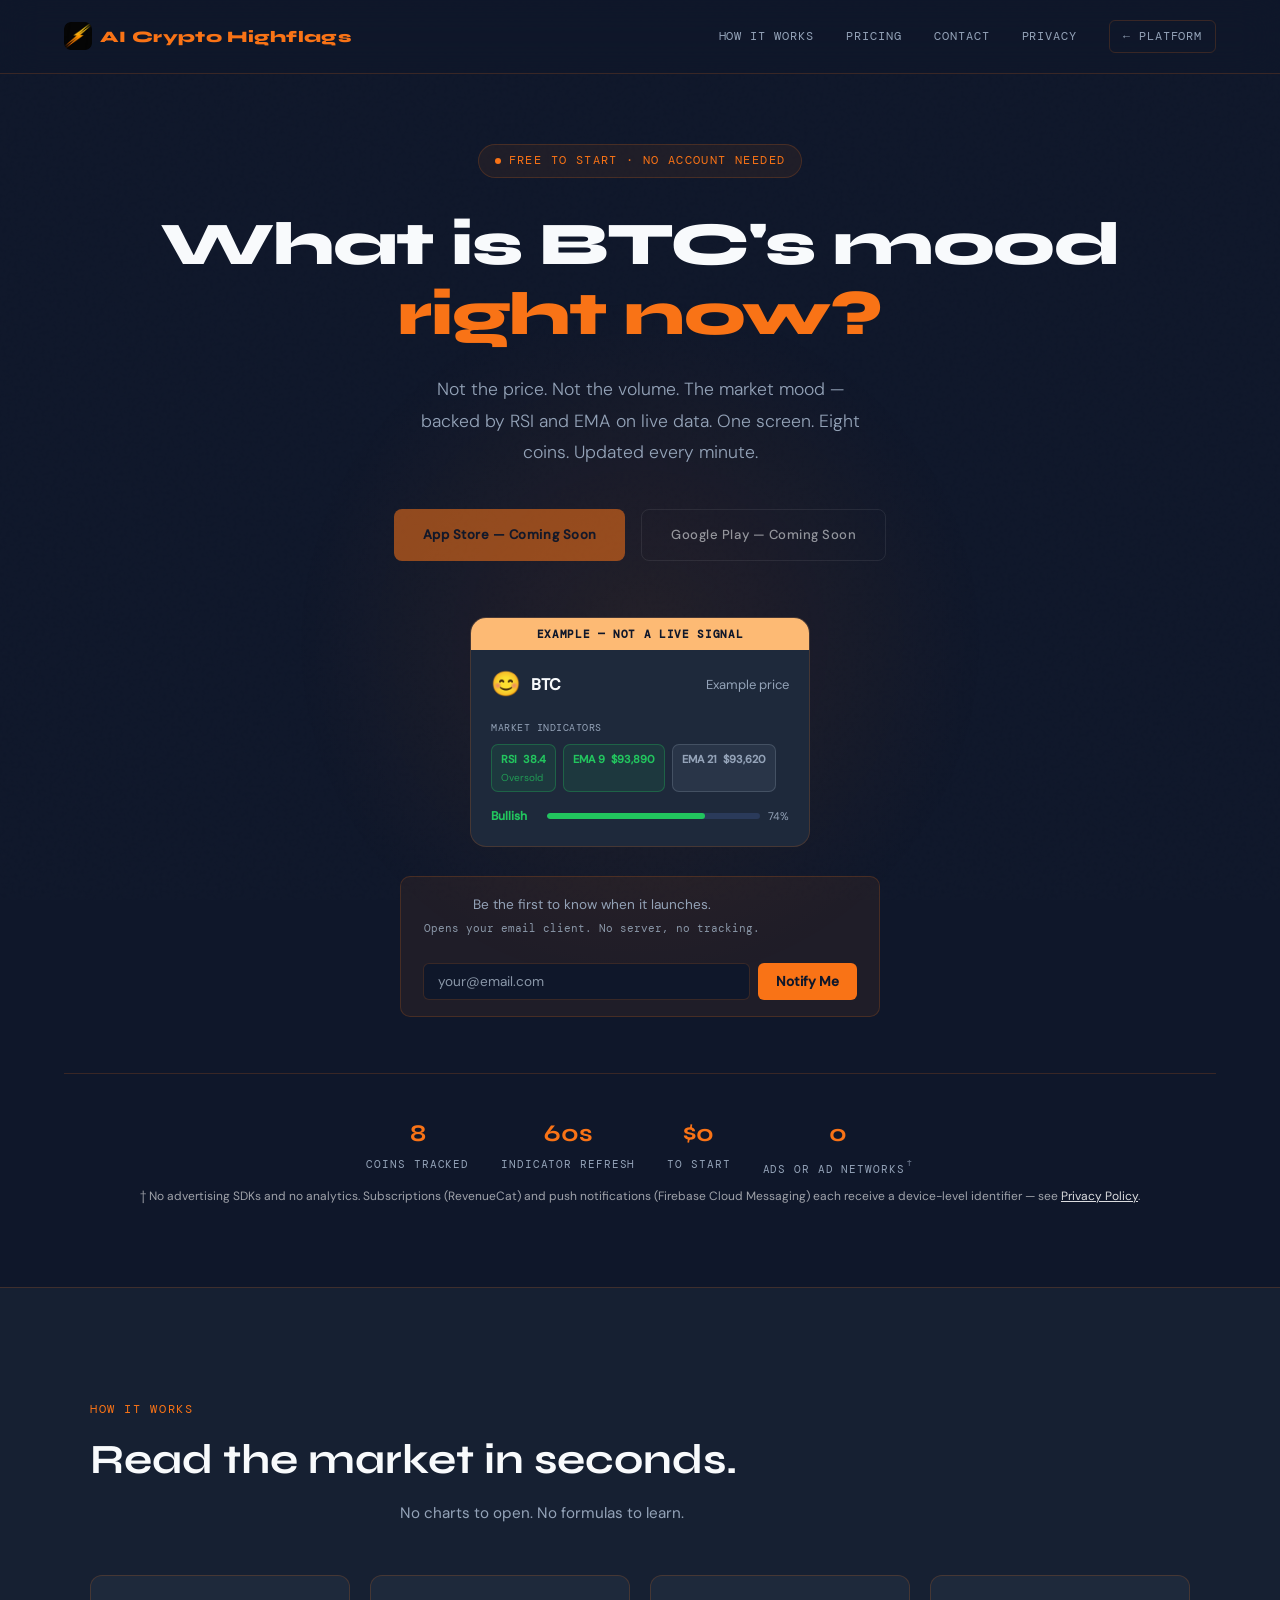
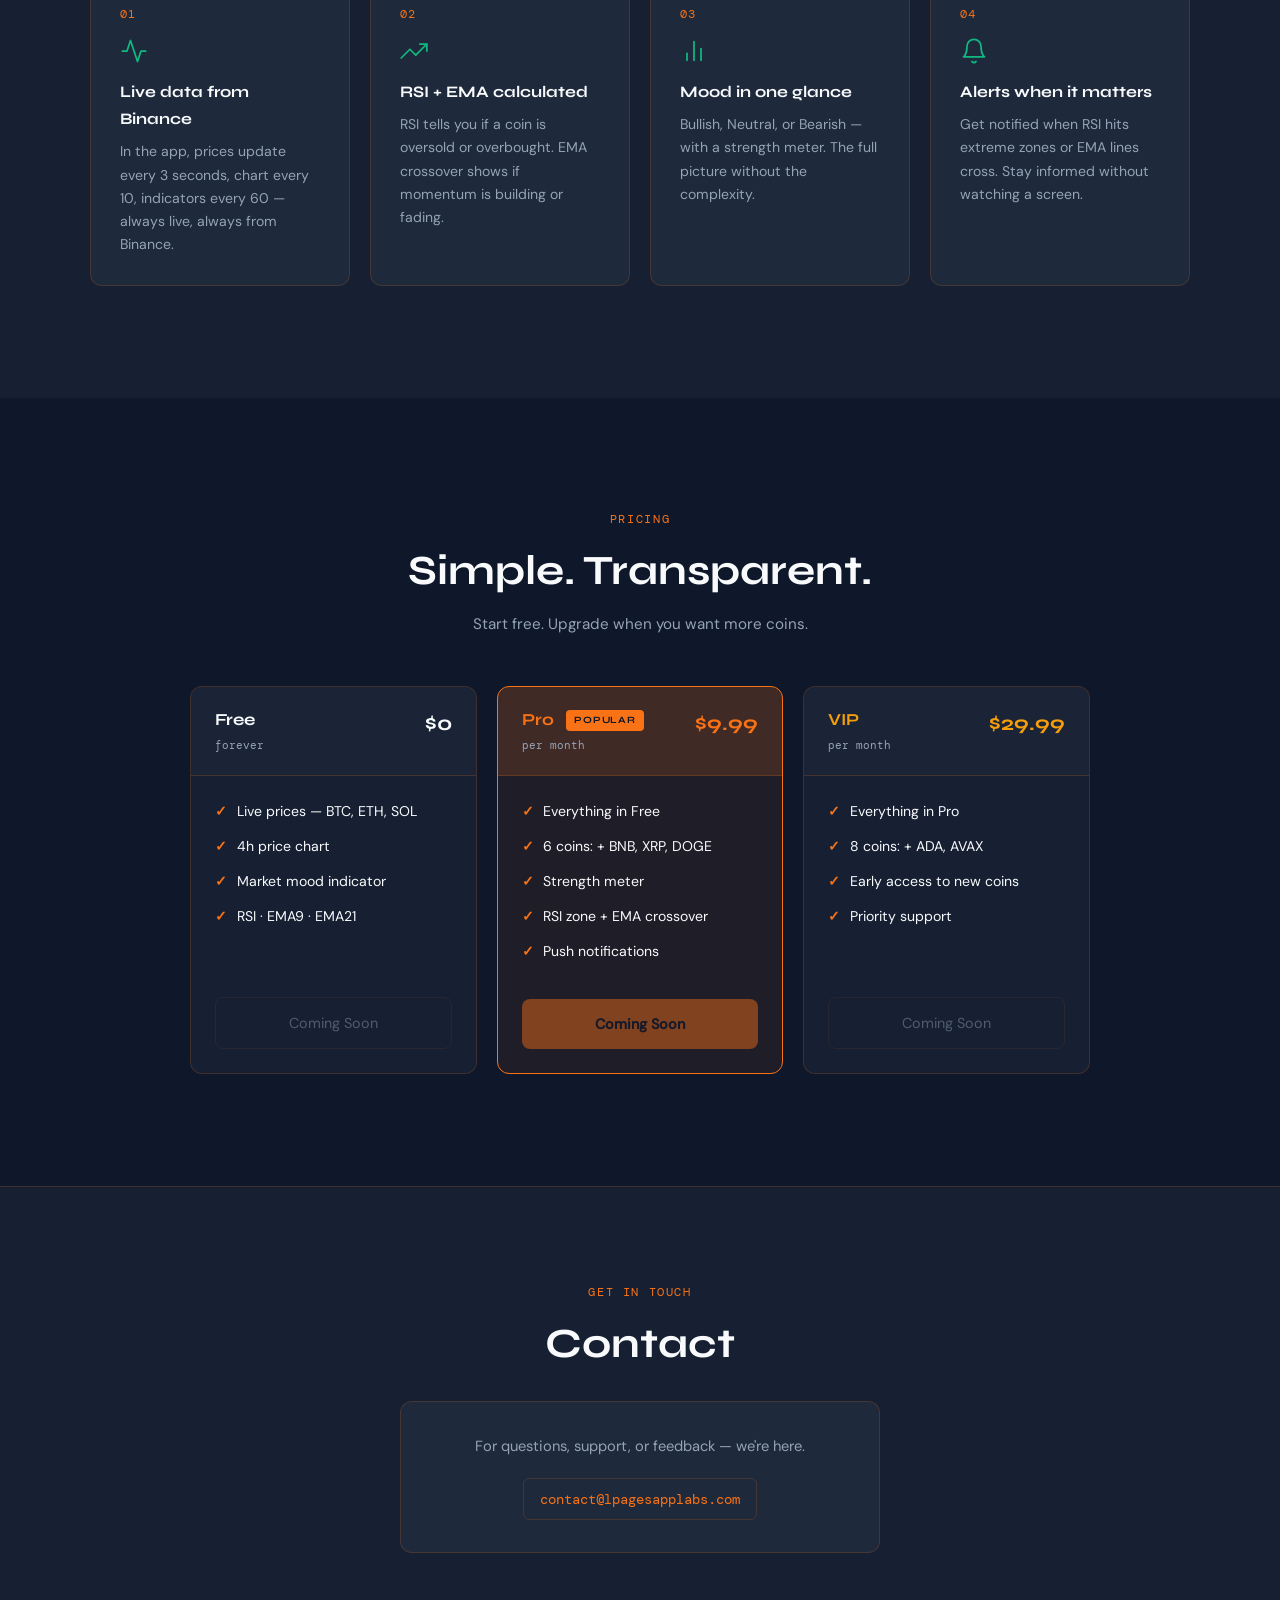
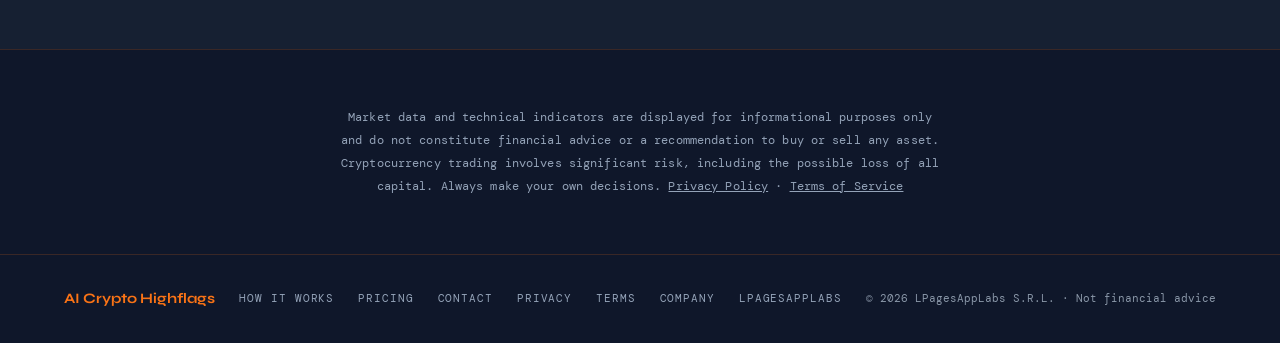
==== public/index.html @ 33787d15 "Name the company, not a person, in every legal context LPAGESAPPLABS S.R.L. was registered on 2026-0" ====
<!DOCTYPE html>
<!-- LPagesAppLabs Platform v1.0 · AI Crypto Highflags · contact@lpagesapplabs.com -->
<html lang="en">
<head>
  <meta charset="UTF-8" />
  <meta name="viewport" content="width=device-width, initial-scale=1.0"/>
  <meta name="color-scheme" content="dark">
  <title>AI Crypto Highflags — The pulse of crypto, visualized.</title>
  <meta name="description" content="Real-time cryptocurrency market indicators. RSI, EMA crossover, and market mood for BTC, ETH, SOL and more. Not financial advice.">
  <meta name="robots" content="index, follow">
  <link rel="icon" href="https://lpagesapplabs.com/logo.svg" type="image/svg+xml">
  <link rel="canonical" href="https://ai.lpagesapplabs.com/" />
  <meta property="og:title" content="AI Crypto Highflags — The pulse of crypto, visualized." />
  <meta property="og:description" content="Real-time cryptocurrency market indicators. RSI, EMA crossover, and market mood. Not financial advice." />
  <meta property="og:url" content="https://ai.lpagesapplabs.com/" />
  <meta property="og:type" content="website" />
  <meta property="og:image" content="https://lpagesapplabs.com/og-image.png" />
  <meta property="og:image:width" content="1200" />
  <meta property="og:image:height" content="630" />
  <meta name="twitter:card" content="summary_large_image" />
  <meta name="twitter:title" content="AI Crypto Highflags — The pulse of crypto, visualized." />
  <meta name="twitter:description" content="Real-time cryptocurrency market indicators. RSI, EMA crossover, and market mood. Not financial advice." />
  <meta name="twitter:image" content="https://lpagesapplabs.com/og-image.png" />
  <meta name="theme-color" content="#0F172A" />
  <script src="main.js"></script>
  <link rel="stylesheet" href="fonts.css">
  <link rel="preload" href="fonts/syne-latin-800-normal.woff2" as="font" type="font/woff2" crossorigin>
  <link rel="preload" href="fonts/dm-sans-latin-400-normal.woff2" as="font" type="font/woff2" crossorigin>
  <link rel="stylesheet" href="styles.css">
</head>
<body>
<a class="skip-link" href="#main-content">Skip to main content</a>

<nav>
  <a href="#hero" class="nav-logo">
    <img src="icon.png" alt="AI Crypto Highflags" /> <span>AI Crypto Highflags</span>
  </a>
  <div class="nav-right">
    <div class="nav-links">
      <a href="#how">How it works</a>
      <a href="#pricing">Pricing</a>
      <a href="#contact">Contact</a>
      <a href="privacy.html">Privacy</a>
    </div>
    <a href="https://lpagesapplabs.com" class="nav-platform" rel="noopener noreferrer">← Platform</a>
  </div>
  <button class="nav-hamburger" id="hamburger" aria-label="Open menu" aria-expanded="false" aria-controls="navMobile">
    <span></span><span></span><span></span>
  </button>
</nav>
<div class="nav-mobile" id="navMobile">
  <a href="#how">How it works</a>
  <a href="#pricing">Pricing</a>
  <a href="#contact">Contact</a>
  <a href="privacy.html">Privacy</a>
  <a href="terms.html">Terms</a>
  <a href="https://lpagesapplabs.com/company.html" rel="noopener noreferrer">Company</a>
  <a href="https://lpagesapplabs.com" rel="noopener noreferrer">← Platform</a>
</div>

<main id="main-content">
<!-- HERO -->
<section id="hero">
  <div class="hero-glow"></div>
  <div class="hero-badge"><span class="badge-dot"></span> Free to start · No account needed</div>
  <h1>What is BTC's mood<br><span class="accent">right now?</span></h1>
  <p class="hero-sub">
    Not the price. Not the volume.
    The market mood — backed by RSI and EMA on live data.
    One screen. Eight coins. Updated every minute.
  </p>
  <div class="btn-group">
    <span class="btn btn-primary btn-soon">App Store — Coming Soon</span>
    <span class="btn btn-secondary btn-soon">Google Play — Coming Soon</span>
  </div>

  <!-- Mock signal card -->
  <div class="mock-wrap">
    <div class="mock">
      <div class="mock-notice">Example — not a live signal</div>
      <div class="mock-header">
        <span class="mock-icon" aria-hidden="true">😊</span>
        <span class="mock-coin">BTC</span>
        <span class="mock-price">Example price</span>
      </div>
      <div class="mock-label">Market Indicators</div>
      <div class="chips">
        <div class="chip chip-green">
          RSI &nbsp;38.4
          <span class="chip-sub">Oversold</span>
        </div>
        <div class="chip chip-green">
          EMA 9 &nbsp;$93,890
        </div>
        <div class="chip chip-grey">
          EMA 21 &nbsp;$93,620
        </div>
      </div>
      <div class="bar-row">
        <span class="bar-label">Bullish</span>
        <div class="bar-track"><div class="bar-fill bar-fill-74"></div></div>
        <span class="bar-pct">74%</span>
      </div>
    </div>
  </div>

  <div class="notify-strip">
    <p>Be the first to know when it launches.<br><span class="notify-sub">Opens your email client. No server, no tracking.</span></p>
    <form class="notify-form" data-product="AI Crypto Highflags">
      <input type="email" placeholder="your@email.com" required autocomplete="email" aria-label="Email address">
      <button type="submit">Notify Me</button>
    </form>
  </div>
  <div class="hero-stat-bar">
    <div class="stat"><div class="stat-num">8</div><div class="stat-label">Coins tracked</div></div>
    <div class="stat"><div class="stat-num">60s</div><div class="stat-label">Indicator refresh</div></div>
    <div class="stat"><div class="stat-num">$0</div><div class="stat-label">To start</div></div>
    <div class="stat"><div class="stat-num">0</div><div class="stat-label">Ads or ad networks<span class="stat-footnote">†</span></div></div>
  </div>
  <p class="stat-footnote-text">† No advertising SDKs and no analytics. Subscriptions (RevenueCat) and push notifications (Firebase Cloud Messaging) each receive a device-level identifier — see <a href="privacy.html">Privacy Policy</a>.</p>
</section>

<!-- HOW IT WORKS -->
<section id="how">
  <div class="how-inner">
    <div class="how-header reveal">
      <div class="section-label">How it works</div>
      <h2 class="section-title">Read the market in seconds.</h2>
      <p class="section-sub">No charts to open. No formulas to learn.</p>
    </div>
    <div class="how-grid">
      <div class="how-card reveal">
        <div class="how-num">01</div>
        <div class="how-icon"><svg width="28" height="28" viewBox="0 0 24 24" fill="none" stroke="#10B981" stroke-width="1.5" stroke-linecap="round" stroke-linejoin="round" aria-hidden="true"><polyline points="22 12 18 12 15 21 9 3 6 12 2 12"/></svg></div>
        <h3 class="how-title">Live data from Binance</h3>
        <div class="how-desc">In the app, prices update every 3 seconds, chart every 10, indicators every 60 — always live, always from Binance.</div>
      </div>
      <div class="how-card reveal">
        <div class="how-num">02</div>
        <div class="how-icon"><svg width="28" height="28" viewBox="0 0 24 24" fill="none" stroke="#10B981" stroke-width="1.5" stroke-linecap="round" stroke-linejoin="round" aria-hidden="true"><polyline points="23 6 13.5 15.5 8.5 10.5 1 18"/><polyline points="17 6 23 6 23 12"/></svg></div>
        <h3 class="how-title">RSI + EMA calculated</h3>
        <div class="how-desc">RSI tells you if a coin is oversold or overbought. EMA crossover shows if momentum is building or fading.</div>
      </div>
      <div class="how-card reveal">
        <div class="how-num">03</div>
        <div class="how-icon"><svg width="28" height="28" viewBox="0 0 24 24" fill="none" stroke="#10B981" stroke-width="1.5" stroke-linecap="round" stroke-linejoin="round" aria-hidden="true"><line x1="18" y1="20" x2="18" y2="10"/><line x1="12" y1="20" x2="12" y2="4"/><line x1="6" y1="20" x2="6" y2="14"/></svg></div>
        <h3 class="how-title">Mood in one glance</h3>
        <div class="how-desc">Bullish, Neutral, or Bearish — with a strength meter. The full picture without the complexity.</div>
      </div>
      <div class="how-card reveal">
        <div class="how-num">04</div>
        <div class="how-icon"><svg width="28" height="28" viewBox="0 0 24 24" fill="none" stroke="#10B981" stroke-width="1.5" stroke-linecap="round" stroke-linejoin="round" aria-hidden="true"><path d="M18 8A6 6 0 0 0 6 8c0 7-3 9-3 9h18s-3-2-3-9"/><path d="M13.73 21a2 2 0 0 1-3.46 0"/></svg></div>
        <h3 class="how-title">Alerts when it matters</h3>
        <div class="how-desc">Get notified when RSI hits extreme zones or EMA lines cross. Stay informed without watching a screen.</div>
      </div>
    </div>
  </div>
</section>

<!-- PRICING -->
<section id="pricing">
  <div class="pricing-inner">
    <div class="pricing-header reveal">
      <div class="section-label">Pricing</div>
      <h2 class="section-title">Simple. Transparent.</h2>
      <p class="section-sub">Start free. Upgrade when you want more coins.</p>
    </div>
    <div class="tiers reveal">

      <div class="tier">
        <div class="tier-head">
          <div>
            <h3 class="tier-name">Free</h3>
            <div class="tier-period">forever</div>
          </div>
          <div class="tier-price">$0</div>
        </div>
        <div class="tier-body">
          <div class="tier-feature"><span class="tier-check">✓</span> Live prices — BTC, ETH, SOL</div>
          <div class="tier-feature"><span class="tier-check">✓</span> 4h price chart</div>
          <div class="tier-feature"><span class="tier-check">✓</span> Market mood indicator</div>
          <div class="tier-feature"><span class="tier-check">✓</span> RSI · EMA9 · EMA21</div>
        </div>
        <div class="tier-cta">
          <span class="tier-btn-outline tier-btn-soon">Coming Soon</span>
        </div>
      </div>

      <div class="tier highlight">
        <div class="tier-head">
          <div>
            <h3 class="tier-name">Pro <span class="tier-badge">Popular</span></h3>
            <div class="tier-period">per month</div>
          </div>
          <div class="tier-price">$9.99</div>
        </div>
        <div class="tier-body">
          <div class="tier-feature"><span class="tier-check">✓</span> Everything in Free</div>
          <div class="tier-feature"><span class="tier-check">✓</span> 6 coins: + BNB, XRP, DOGE</div>
          <div class="tier-feature"><span class="tier-check">✓</span> Strength meter</div>
          <div class="tier-feature"><span class="tier-check">✓</span> RSI zone + EMA crossover</div>
          <div class="tier-feature"><span class="tier-check">✓</span> Push notifications</div>
        </div>
        <div class="tier-cta">
          <span class="tier-btn tier-btn-soon">Coming Soon</span>
        </div>
      </div>

      <div class="tier">
        <div class="tier-head">
          <div>
            <div class="tier-name tier-name-vip">VIP</div>
            <div class="tier-period">per month</div>
          </div>
          <div class="tier-price tier-price-vip">$29.99</div>
        </div>
        <div class="tier-body">
          <div class="tier-feature"><span class="tier-check">✓</span> Everything in Pro</div>
          <div class="tier-feature"><span class="tier-check">✓</span> 8 coins: + ADA, AVAX</div>
          <div class="tier-feature"><span class="tier-check">✓</span> Early access to new coins</div>
          <div class="tier-feature"><span class="tier-check">✓</span> Priority support</div>
        </div>
        <div class="tier-cta">
          <span class="tier-btn-outline tier-btn-soon">Coming Soon</span>
        </div>
      </div>

    </div>
  </div>
</section>

<!-- CONTACT -->
<section id="contact">
  <div class="reveal">
    <div class="section-label">Get in Touch</div>
    <h2 class="section-title">Contact</h2>
  </div>
  <div class="contact-box reveal">
    <p>For questions, support, or feedback — we're here.</p>
    <a href="mailto:contact@lpagesapplabs.com" class="contact-email">contact@lpagesapplabs.com</a>
  </div>
</section>

<!-- DISCLAIMER -->
<section id="disclaimer">
  <p>
    Market data and technical indicators are displayed for informational purposes only
    and do not constitute financial advice or a recommendation to buy or sell any asset.
    Cryptocurrency trading involves significant risk, including the possible loss of all capital.
    Always make your own decisions.
    <a href="privacy.html">Privacy Policy</a> · <a href="terms.html">Terms of Service</a>
  </p>
</section>

</main>

<footer>
  <a href="#hero" class="footer-brand">AI Crypto Highflags</a>
  <div class="footer-links">
    <a href="#how">How it works</a>
    <a href="#pricing">Pricing</a>
    <a href="#contact">Contact</a>
    <a href="privacy.html">Privacy</a>
    <a href="terms.html">Terms</a>
    <a href="https://lpagesapplabs.com/company.html" rel="noopener noreferrer">Company</a>
    <a href="https://lpagesapplabs.com" rel="noopener noreferrer">LPagesAppLabs</a>
  </div>
  <div class="footer-copy">© 2026 LPagesAppLabs S.R.L. · Not financial advice</div>
</footer>

</body>
</html>
---- public/fonts.css ----
/* Self-hosted webfonts. Previously loaded from fonts.bunny.net, which sat in both
   style-src and font-src on all nine origins with no SRI possible, because the
   CSS URL is generated. Serving them from our own origin removes the last
   third-party origin on the platform and lets the CSP drop to 'self'.
   Greek subsets omitted; latin and latin-ext cover English and Romanian. */

/* latin */
@font-face {
  font-family: 'Syne';
  font-style: normal;
  font-weight: 400;
  font-stretch: 100%;
  font-display: swap;
  src: url(fonts/syne-latin-400-normal.woff2) format('woff2'); 
  unicode-range: U+0000-00FF,U+0131,U+0152-0153,U+02BB-02BC,U+02C6,U+02DA,U+02DC,U+0304,U+0308,U+0329,U+2000-206F,U+20AC,U+2122,U+2191,U+2193,U+2212,U+2215,U+FEFF,U+FFFD;
}

/* latin-ext */
@font-face {
  font-family: 'Syne';
  font-style: normal;
  font-weight: 400;
  font-stretch: 100%;
  font-display: swap;
  src: url(fonts/syne-latin-ext-400-normal.woff2) format('woff2'); 
  unicode-range: U+0100-02BA,U+02BD-02C5,U+02C7-02CC,U+02CE-02D7,U+02DD-02FF,U+0304,U+0308,U+0329,U+1D00-1DBF,U+1E00-1E9F,U+1EF2-1EFF,U+2020,U+20A0-20AB,U+20AD-20C0,U+2113,U+2C60-2C7F,U+A720-A7FF;
}

/* latin */
@font-face {
  font-family: 'Syne';
  font-style: normal;
  font-weight: 600;
  font-stretch: 100%;
  font-display: swap;
  src: url(fonts/syne-latin-600-normal.woff2) format('woff2'); 
  unicode-range: U+0000-00FF,U+0131,U+0152-0153,U+02BB-02BC,U+02C6,U+02DA,U+02DC,U+0304,U+0308,U+0329,U+2000-206F,U+20AC,U+2122,U+2191,U+2193,U+2212,U+2215,U+FEFF,U+FFFD;
}

/* latin-ext */
@font-face {
  font-family: 'Syne';
  font-style: normal;
  font-weight: 600;
  font-stretch: 100%;
  font-display: swap;
  src: url(fonts/syne-latin-ext-600-normal.woff2) format('woff2'); 
  unicode-range: U+0100-02BA,U+02BD-02C5,U+02C7-02CC,U+02CE-02D7,U+02DD-02FF,U+0304,U+0308,U+0329,U+1D00-1DBF,U+1E00-1E9F,U+1EF2-1EFF,U+2020,U+20A0-20AB,U+20AD-20C0,U+2113,U+2C60-2C7F,U+A720-A7FF;
}

/* latin */
@font-face {
  font-family: 'Syne';
  font-style: normal;
  font-weight: 700;
  font-stretch: 100%;
  font-display: swap;
  src: url(fonts/syne-latin-700-normal.woff2) format('woff2'); 
  unicode-range: U+0000-00FF,U+0131,U+0152-0153,U+02BB-02BC,U+02C6,U+02DA,U+02DC,U+0304,U+0308,U+0329,U+2000-206F,U+20AC,U+2122,U+2191,U+2193,U+2212,U+2215,U+FEFF,U+FFFD;
}

/* latin-ext */
@font-face {
  font-family: 'Syne';
  font-style: normal;
  font-weight: 700;
  font-stretch: 100%;
  font-display: swap;
  src: url(fonts/syne-latin-ext-700-normal.woff2) format('woff2'); 
  unicode-range: U+0100-02BA,U+02BD-02C5,U+02C7-02CC,U+02CE-02D7,U+02DD-02FF,U+0304,U+0308,U+0329,U+1D00-1DBF,U+1E00-1E9F,U+1EF2-1EFF,U+2020,U+20A0-20AB,U+20AD-20C0,U+2113,U+2C60-2C7F,U+A720-A7FF;
}

/* latin */
@font-face {
  font-family: 'Syne';
  font-style: normal;
  font-weight: 800;
  font-stretch: 100%;
  font-display: swap;
  src: url(fonts/syne-latin-800-normal.woff2) format('woff2'); 
  unicode-range: U+0000-00FF,U+0131,U+0152-0153,U+02BB-02BC,U+02C6,U+02DA,U+02DC,U+0304,U+0308,U+0329,U+2000-206F,U+20AC,U+2122,U+2191,U+2193,U+2212,U+2215,U+FEFF,U+FFFD;
}

/* latin-ext */
@font-face {
  font-family: 'Syne';
  font-style: normal;
  font-weight: 800;
  font-stretch: 100%;
  font-display: swap;
  src: url(fonts/syne-latin-ext-800-normal.woff2) format('woff2'); 
  unicode-range: U+0100-02BA,U+02BD-02C5,U+02C7-02CC,U+02CE-02D7,U+02DD-02FF,U+0304,U+0308,U+0329,U+1D00-1DBF,U+1E00-1E9F,U+1EF2-1EFF,U+2020,U+20A0-20AB,U+20AD-20C0,U+2113,U+2C60-2C7F,U+A720-A7FF;
}

/* latin */
@font-face {
  font-family: 'DM Mono';
  font-style: normal;
  font-weight: 300;
  font-display: swap;
  src: url(fonts/dm-mono-latin-300-normal.woff2) format('woff2'); 
  unicode-range: U+0000-00FF,U+0131,U+0152-0153,U+02BB-02BC,U+02C6,U+02DA,U+02DC,U+0304,U+0308,U+0329,U+2000-206F,U+20AC,U+2122,U+2191,U+2193,U+2212,U+2215,U+FEFF,U+FFFD;
}

/* latin-ext */
@font-face {
  font-family: 'DM Mono';
  font-style: normal;
  font-weight: 300;
  font-display: swap;
  src: url(fonts/dm-mono-latin-ext-300-normal.woff2) format('woff2'); 
  unicode-range: U+0100-02BA,U+02BD-02C5,U+02C7-02CC,U+02CE-02D7,U+02DD-02FF,U+0304,U+0308,U+0329,U+1D00-1DBF,U+1E00-1E9F,U+1EF2-1EFF,U+2020,U+20A0-20AB,U+20AD-20C0,U+2113,U+2C60-2C7F,U+A720-A7FF;
}

/* latin */
@font-face {
  font-family: 'DM Mono';
  font-style: normal;
  font-weight: 400;
  font-display: swap;
  src: url(fonts/dm-mono-latin-400-normal.woff2) format('woff2'); 
  unicode-range: U+0000-00FF,U+0131,U+0152-0153,U+02BB-02BC,U+02C6,U+02DA,U+02DC,U+0304,U+0308,U+0329,U+2000-206F,U+20AC,U+2122,U+2191,U+2193,U+2212,U+2215,U+FEFF,U+FFFD;
}

/* latin-ext */
@font-face {
  font-family: 'DM Mono';
  font-style: normal;
  font-weight: 400;
  font-display: swap;
  src: url(fonts/dm-mono-latin-ext-400-normal.woff2) format('woff2'); 
  unicode-range: U+0100-02BA,U+02BD-02C5,U+02C7-02CC,U+02CE-02D7,U+02DD-02FF,U+0304,U+0308,U+0329,U+1D00-1DBF,U+1E00-1E9F,U+1EF2-1EFF,U+2020,U+20A0-20AB,U+20AD-20C0,U+2113,U+2C60-2C7F,U+A720-A7FF;
}

/* latin */
@font-face {
  font-family: 'DM Mono';
  font-style: normal;
  font-weight: 500;
  font-display: swap;
  src: url(fonts/dm-mono-latin-500-normal.woff2) format('woff2'); 
  unicode-range: U+0000-00FF,U+0131,U+0152-0153,U+02BB-02BC,U+02C6,U+02DA,U+02DC,U+0304,U+0308,U+0329,U+2000-206F,U+20AC,U+2122,U+2191,U+2193,U+2212,U+2215,U+FEFF,U+FFFD;
}

/* latin-ext */
@font-face {
  font-family: 'DM Mono';
  font-style: normal;
  font-weight: 500;
  font-display: swap;
  src: url(fonts/dm-mono-latin-ext-500-normal.woff2) format('woff2'); 
  unicode-range: U+0100-02BA,U+02BD-02C5,U+02C7-02CC,U+02CE-02D7,U+02DD-02FF,U+0304,U+0308,U+0329,U+1D00-1DBF,U+1E00-1E9F,U+1EF2-1EFF,U+2020,U+20A0-20AB,U+20AD-20C0,U+2113,U+2C60-2C7F,U+A720-A7FF;
}

/* latin */
@font-face {
  font-family: 'DM Sans';
  font-style: normal;
  font-weight: 300;
  font-stretch: 100%;
  font-display: swap;
  src: url(fonts/dm-sans-latin-300-normal.woff2) format('woff2'); 
  unicode-range: U+0000-00FF,U+0131,U+0152-0153,U+02BB-02BC,U+02C6,U+02DA,U+02DC,U+0304,U+0308,U+0329,U+2000-206F,U+20AC,U+2122,U+2191,U+2193,U+2212,U+2215,U+FEFF,U+FFFD;
}

/* latin-ext */
@font-face {
  font-family: 'DM Sans';
  font-style: normal;
  font-weight: 300;
  font-stretch: 100%;
  font-display: swap;
  src: url(fonts/dm-sans-latin-ext-300-normal.woff2) format('woff2'); 
  unicode-range: U+0100-02BA,U+02BD-02C5,U+02C7-02CC,U+02CE-02D7,U+02DD-02FF,U+0304,U+0308,U+0329,U+1D00-1DBF,U+1E00-1E9F,U+1EF2-1EFF,U+2020,U+20A0-20AB,U+20AD-20C0,U+2113,U+2C60-2C7F,U+A720-A7FF;
}

/* latin */
@font-face {
  font-family: 'DM Sans';
  font-style: normal;
  font-weight: 400;
  font-stretch: 100%;
  font-display: swap;
  src: url(fonts/dm-sans-latin-400-normal.woff2) format('woff2'); 
  unicode-range: U+0000-00FF,U+0131,U+0152-0153,U+02BB-02BC,U+02C6,U+02DA,U+02DC,U+0304,U+0308,U+0329,U+2000-206F,U+20AC,U+2122,U+2191,U+2193,U+2212,U+2215,U+FEFF,U+FFFD;
}

/* latin-ext */
@font-face {
  font-family: 'DM Sans';
  font-style: normal;
  font-weight: 400;
  font-stretch: 100%;
  font-display: swap;
  src: url(fonts/dm-sans-latin-ext-400-normal.woff2) format('woff2'); 
  unicode-range: U+0100-02BA,U+02BD-02C5,U+02C7-02CC,U+02CE-02D7,U+02DD-02FF,U+0304,U+0308,U+0329,U+1D00-1DBF,U+1E00-1E9F,U+1EF2-1EFF,U+2020,U+20A0-20AB,U+20AD-20C0,U+2113,U+2C60-2C7F,U+A720-A7FF;
}

/* latin */
@font-face {
  font-family: 'DM Sans';
  font-style: normal;
  font-weight: 500;
  font-stretch: 100%;
  font-display: swap;
  src: url(fonts/dm-sans-latin-500-normal.woff2) format('woff2'); 
  unicode-range: U+0000-00FF,U+0131,U+0152-0153,U+02BB-02BC,U+02C6,U+02DA,U+02DC,U+0304,U+0308,U+0329,U+2000-206F,U+20AC,U+2122,U+2191,U+2193,U+2212,U+2215,U+FEFF,U+FFFD;
}

/* latin-ext */
@font-face {
  font-family: 'DM Sans';
  font-style: normal;
  font-weight: 500;
  font-stretch: 100%;
  font-display: swap;
  src: url(fonts/dm-sans-latin-ext-500-normal.woff2) format('woff2'); 
  unicode-range: U+0100-02BA,U+02BD-02C5,U+02C7-02CC,U+02CE-02D7,U+02DD-02FF,U+0304,U+0308,U+0329,U+1D00-1DBF,U+1E00-1E9F,U+1EF2-1EFF,U+2020,U+20A0-20AB,U+20AD-20C0,U+2113,U+2C60-2C7F,U+A720-A7FF;
}
---- public/styles.css ----
*, *::before, *::after { box-sizing: border-box; margin: 0; padding: 0; }
    :root {
      --bg: #0F172A; --bg2: #111827;
      --surface: #1E293B; --surface2: #162032;
      --orange: #f97316;
      --orange-glow: rgba(249,115,22,0.15);
      --orange-glow2: rgba(249,115,22,0.07);
      --cyan: #22D3EE;
      --green: #22c55e; --muted: #94A3B8; --muted-dim: #8A97A8;
      --white: #F8FAFC;
      --border: rgba(249,115,22,0.18);
    }
    html { scroll-behavior: smooth; }
    body {
      background: var(--bg); color: var(--white);
      font-family: 'DM Sans', sans-serif;
      font-size: 16px; line-height: 1.7; overflow-x: hidden;
    }
    body::before {
      content: ''; position: fixed; inset: 0;
      background-image: url("data:image/svg+xml,%3Csvg viewBox='0 0 256 256' xmlns='http://www.w3.org/2000/svg'%3E%3Cfilter id='noise'%3E%3CfeTurbulence type='fractalNoise' baseFrequency='0.9' numOctaves='4' stitchTiles='stitch'/%3E%3C/filter%3E%3Crect width='100%25' height='100%25' filter='url(%23noise)' opacity='0.04'/%3E%3C/svg%3E");
      pointer-events: none; z-index: 0; opacity: 0.4;
    }
    section { position: relative; z-index: 1; }

    /* NAV */
    nav {
      position: fixed; top: 0; left: 0; right: 0; z-index: 100;
      display: flex; justify-content: space-between; align-items: center;
      padding: 1.25rem 5%;
      background: rgba(15,23,42,0.88);
      backdrop-filter: blur(18px);
      border-bottom: 1px solid var(--border);
    }
    .nav-logo {
      font-family: 'Syne', sans-serif; font-weight: 800;
      font-size: 1rem; letter-spacing: 0.02em;
      color: var(--white); display: flex; align-items: center; gap: 0.5rem;
      text-decoration: none; flex-shrink: 0;
    }
    .nav-logo span { color: var(--orange); }
    .nav-logo img { width: 28px; height: 28px; border-radius: 7px; flex-shrink: 0; }
    .nav-right { display: flex; align-items: center; gap: 2rem; }
    .nav-links { display: flex; gap: 2rem; }
    .nav-links a {
      font-family: 'DM Mono', monospace; font-size: 0.75rem;
      color: var(--muted); text-decoration: none;
      letter-spacing: 0.08em; text-transform: uppercase; transition: color 0.2s;
    }
    .nav-links a:hover { color: var(--orange); }
    .nav-platform {
      font-family: 'DM Mono', monospace; font-size: 0.72rem;
      color: var(--muted); text-decoration: none;
      letter-spacing: 0.08em; text-transform: uppercase;
      border: 1px solid var(--border); padding: 0.35rem 0.8rem;
      border-radius: 6px; transition: all 0.2s; white-space: nowrap;
    }
    .nav-platform:hover { color: var(--cyan); border-color: rgba(34,211,238,0.3); }

    /* HERO */
    #hero {
      min-height: 100vh;
      display: flex; flex-direction: column;
      align-items: center; justify-content: center;
      text-align: center; padding: 9rem 5% 5rem; overflow: hidden;
    }
    .hero-glow {
      position: absolute; width: 700px; height: 700px; border-radius: 50%;
      background: radial-gradient(circle, rgba(249,115,22,0.09) 0%, transparent 70%);
      top: 50%; left: 50%; transform: translate(-50%, -50%);
      pointer-events: none; animation: pulse-glow 6s ease-in-out infinite;
    }
    @keyframes pulse-glow {
      0%, 100% { opacity: 0.7; transform: translate(-50%,-50%) scale(1); }
      50% { opacity: 1; transform: translate(-50%,-50%) scale(1.08); }
    }
    .hero-badge {
      display: inline-flex; align-items: center; gap: 0.5rem;
      font-family: 'DM Mono', monospace; font-size: 0.72rem;
      letter-spacing: 0.12em; text-transform: uppercase;
      color: var(--orange); background: var(--orange-glow2);
      border: 1px solid var(--border);
      padding: 0.4rem 1rem; border-radius: 999px;
      margin-bottom: 2rem; animation: fadeUp 0.6s ease both;
    }
    .badge-dot {
      width: 6px; height: 6px; border-radius: 50%;
      background: var(--orange); animation: blink 2s ease infinite; flex-shrink: 0;
    }
    @keyframes blink { 0%,100%{opacity:1} 50%{opacity:0.3} }
    h1 {
      font-family: 'Syne', sans-serif; font-weight: 800;
      font-size: clamp(2rem, 5vw, 3.8rem);
      line-height: 1.15; letter-spacing: -0.02em;
      margin-bottom: 1.5rem; animation: fadeUp 0.7s 0.1s ease both;
    }
    h1 .accent { color: var(--orange); }
    .hero-sub {
      font-size: clamp(0.95rem, 2vw, 1.1rem); color: var(--muted);
      max-width: 460px; margin: 0 auto 2.5rem; font-weight: 300;
      animation: fadeUp 0.7s 0.2s ease both; line-height: 1.8;
    }
    .btn-group {
      display: flex; gap: 1rem; flex-wrap: wrap; justify-content: center;
      animation: fadeUp 0.7s 0.3s ease both;
    }
    .btn {
      display: inline-flex; align-items: center; justify-content: center; gap: 0.6rem;
      padding: 0.85rem 1.8rem; border-radius: 8px;
      font-family: 'DM Sans', sans-serif; font-size: 0.95rem;
      font-weight: 500; text-decoration: none; cursor: pointer; transition: all 0.2s;
      white-space: nowrap;
    }
    .btn-primary { background: var(--orange); color: #0F172A; border: none; font-weight: 700; }
    .btn-primary:hover { opacity: 0.9; transform: translateY(-2px); box-shadow: 0 8px 30px rgba(249,115,22,0.35); }
    .btn-secondary { background: transparent; color: var(--white); border: 1px solid rgba(255,255,255,0.15); }
    .btn-secondary:hover { border-color: var(--orange); color: var(--orange); transform: translateY(-2px); }
    .btn-soon { opacity: 0.55; cursor: default; pointer-events: none; font-size: 0.82rem; letter-spacing: 0.04em; }

    /* MOCK CARD */
    .mock-wrap { animation: fadeUp 0.7s 0.4s ease both; margin-top: 3.5rem; width: 100%; }
    .mock {
      max-width: 340px; width: 100%; margin: 0 auto;
      background: var(--surface); border: 1px solid var(--border);
      border-radius: 16px; padding: 20px; text-align: left;
    }
    .mock-header { display: flex; align-items: center; gap: 10px; margin-bottom: 14px; }
    .mock-icon { font-size: 24px; flex-shrink: 0; }
    .mock-coin { font-size: 16px; font-weight: 700; }
    .mock-price { margin-left: auto; font-size: 13px; color: var(--muted); }
    .mock-label { font-family: 'DM Mono', monospace; font-size: 10px; color: var(--muted); margin-bottom: 8px; letter-spacing: 0.5px; text-transform: uppercase; }
    /* The mock shows a quantified bullish signal for a product that has not shipped.
       Solid amber on near-black measures 10.6:1 and bleeds to the card edge — the
       previous 9px 45%-opacity tag measured 2.29:1 and was invisible in practice. */
    .mock-notice {
      margin: -20px -20px 14px; padding: 7px 20px; border-radius: 15px 15px 0 0;
      background: #FDBA74; color: #0F172A;
      font-family: 'DM Mono', monospace; font-size: 11px; font-weight: 600;
      letter-spacing: 0.06em; text-transform: uppercase; text-align: center;
    }
    .chips { display: flex; gap: 7px; flex-wrap: wrap; margin-bottom: 14px; }
    .chip { padding: 5px 9px; border-radius: 7px; font-size: 11px; font-weight: 600; }
    .chip-sub { font-size: 10px; color: inherit; opacity: 0.7; display: block; font-weight: 400; }
    .chip-green { background: rgba(34,197,94,0.1); border: 1px solid rgba(34,197,94,0.3); color: var(--green); }
    .chip-grey  { background: rgba(148,163,184,0.1); border: 1px solid rgba(148,163,184,0.25); color: var(--muted); }
    .bar-row { display: flex; align-items: center; gap: 8px; }
    .bar-label { font-size: 12px; color: var(--green); font-weight: 600; min-width: 48px; }
    .bar-track { flex: 1; height: 6px; background: #2a3a5a; border-radius: 4px; overflow: hidden; }
    .bar-fill { height: 100%; background: var(--green); border-radius: 4px; }
    .bar-pct { font-size: 11px; color: var(--muted); }

    .hero-stat-bar {
      display: flex; gap: 2rem; flex-wrap: wrap; justify-content: center;
      margin-top: 3.5rem; padding-top: 2.5rem;
      border-top: 1px solid var(--border);
      animation: fadeUp 0.7s 0.5s ease both; width: 100%;
    }
    .stat { text-align: center; }
    .stat-num { font-family: 'Syne', sans-serif; font-size: 1.5rem; font-weight: 700; color: var(--orange); }
    .stat-label { font-size: 0.7rem; color: var(--muted); font-family: 'DM Mono', monospace; text-transform: uppercase; letter-spacing: 0.08em; }

    @keyframes fadeUp {
      from { opacity: 0; transform: translateY(24px); }
      to   { opacity: 1; transform: translateY(0); }
    }

    /* SECTION COMMON */
    .section-label {
      font-family: 'DM Mono', monospace; font-size: 0.72rem;
      letter-spacing: 0.14em; text-transform: uppercase;
      color: var(--orange); margin-bottom: 1rem;
    }
    .section-title {
      font-family: 'Syne', sans-serif;
      font-size: clamp(1.7rem, 4vw, 2.6rem);
      font-weight: 700; line-height: 1.2; margin-bottom: 1rem;
    }
    .section-sub { color: var(--muted); font-size: 0.95rem; max-width: 480px; margin: 0 auto; }

    /* HOW IT WORKS */
    #how {
      padding: 7rem 5%;
      background: var(--surface2);
      border-top: 1px solid var(--border);
    }
    .how-inner { max-width: 1100px; margin: 0 auto; }
    .how-header { margin-bottom: 3rem; }
    .how-grid {
      display: grid;
      grid-template-columns: repeat(auto-fit, minmax(220px, 1fr));
      gap: 1.25rem;
    }
    .how-card {
      background: var(--surface); border: 1px solid var(--border);
      border-radius: 12px; padding: 1.8rem;
    }
    .how-num {
      font-family: 'DM Mono', monospace; font-size: 0.72rem;
      color: var(--orange); letter-spacing: 0.1em; margin-bottom: 0.8rem;
    }
    .how-icon { margin-bottom: 0.8rem; display: flex; }
    .how-title { font-family: 'Syne', sans-serif; font-size: 1rem; font-weight: 700; margin-bottom: 0.5rem; }
    .how-desc { font-size: 0.88rem; color: var(--muted); line-height: 1.65; }

    /* PRICING */
    #pricing { padding: 7rem 5%; }
    .pricing-inner { max-width: 900px; margin: 0 auto; }
    .pricing-header { text-align: center; margin-bottom: 3rem; }
    .tiers { display: grid; grid-template-columns: repeat(auto-fit, minmax(220px, 1fr)); gap: 1.25rem; }
    .tier { border: 1px solid var(--border); border-radius: 12px; overflow: hidden; background: var(--surface2); display: flex; flex-direction: column; }
    .tier.highlight { border-color: var(--orange); background: var(--orange-glow2); }
    .tier-head {
      padding: 1.2rem 1.5rem; background: rgba(255,255,255,0.02);
      display: flex; justify-content: space-between; align-items: flex-start;
      border-bottom: 1px solid var(--border);
    }
    .tier.highlight .tier-head { background: var(--orange-glow); }
    .tier-badge {
      display: inline-block; font-size: 0.6rem; font-weight: 700;
      letter-spacing: 0.1em; text-transform: uppercase;
      background: var(--orange); color: #0F172A;
      padding: 0.15rem 0.5rem; border-radius: 4px; margin-left: 8px;
      vertical-align: middle;
    }
    .tier-name { font-family: 'Syne', sans-serif; font-size: 1.05rem; font-weight: 700; }
    .tier-price { font-family: 'Syne', sans-serif; font-size: 1.3rem; font-weight: 700; text-align: right; }
    .tier-period { font-family: 'DM Mono', monospace; font-size: 0.7rem; color: var(--muted); margin-top: 2px; }
    .tier-body { padding: 1.5rem; flex: 1; }
    .tier-feature { display: flex; gap: 0.6rem; font-size: 0.88rem; margin-bottom: 0.7rem; align-items: flex-start; }
    .tier-check { color: var(--orange); flex-shrink: 0; font-weight: 700; }
    .tier-cta { padding: 0 1.5rem 1.5rem; }
    .tier-btn {
      display: block; width: 100%;
      background: var(--orange); color: #0F172A;
      font-family: 'DM Sans', sans-serif; font-size: 0.9rem; font-weight: 700;
      text-align: center; padding: 0.8rem; border-radius: 8px;
      text-decoration: none; transition: opacity 0.2s;
    }
    .tier-btn:hover { opacity: 0.88; }
    .tier-btn-outline {
      display: block; width: 100%;
      background: transparent; color: var(--muted);
      font-family: 'DM Sans', sans-serif; font-size: 0.9rem;
      text-align: center; padding: 0.8rem; border-radius: 8px;
      text-decoration: none; border: 1px solid var(--border); transition: all 0.2s;
    }
    .tier-btn-outline:hover { border-color: var(--orange); color: var(--orange); }
    .tier-btn-soon { opacity: 0.45; cursor: default; pointer-events: none; }

    /* CONTACT */
    #contact {
      padding: 6rem 5%;
      background: var(--surface2);
      border-top: 1px solid var(--border);
      text-align: center;
    }
    .contact-box {
      max-width: 480px; margin: 2rem auto 0;
      background: var(--surface); border: 1px solid var(--border);
      border-radius: 12px; padding: 2rem;
    }
    .contact-box p { color: var(--muted); font-size: 0.92rem; margin-bottom: 1.2rem; }
    .contact-email {
      display: inline-block;
      font-family: 'DM Mono', monospace; font-size: 0.9rem;
      color: var(--orange); text-decoration: none;
      padding: 0.5rem 1rem;
      border: 1px solid var(--border); border-radius: 6px;
      transition: border-color 0.2s; word-break: break-all;
    }
    .contact-email:hover { border-color: var(--orange); }

    /* DISCLAIMER */
    #disclaimer {
      padding: 3.5rem 5%;
      border-top: 1px solid var(--border);
      text-align: center;
    }
    #disclaimer p {
      max-width: 600px; margin: 0 auto;
      font-family: 'DM Mono', monospace; font-size: 0.75rem;
      color: var(--muted); line-height: 1.9; letter-spacing: 0.01em;
    }
    #disclaimer a { color: var(--muted); text-decoration: underline; }
    #disclaimer a:hover { color: var(--white); }

    /* FOOTER */
    footer {
      padding: 2rem 5%;
      border-top: 1px solid var(--border);
      display: flex; justify-content: space-between; align-items: center;
      flex-wrap: wrap; gap: 1rem; position: relative; z-index: 1;
    }
    .footer-brand {
      font-family: 'Syne', sans-serif; font-weight: 700; font-size: 0.9rem;
      color: var(--orange); text-decoration: none;
    }
    .footer-links { display: flex; gap: 1.5rem; flex-wrap: wrap; }
    .footer-links a {
      font-family: 'DM Mono', monospace; font-size: 0.7rem;
      letter-spacing: 0.08em; text-transform: uppercase;
      color: var(--muted); text-decoration: none; transition: color 0.2s;
    }
    .footer-links a:hover { color: var(--orange); }
    .footer-copy { font-family: 'DM Mono', monospace; font-size: 0.7rem; color: var(--muted-dim); }

    /* NOTIFY FORM */
    .notify-strip {
      display: flex; align-items: center; gap: 1.5rem; flex-wrap: wrap;
      background: var(--orange-glow2); border: 1px solid var(--border);
      border-radius: 10px; padding: 1rem 1.4rem; margin-top: 1.8rem;
      animation: fadeUp 0.7s 0.45s ease both; max-width: 480px;
    }
    .notify-strip p { font-size: 0.85rem; color: var(--muted); margin: 0; white-space: nowrap; }
    .notify-form { display: flex; gap: 0.5rem; flex: 1; min-width: 200px; }
    .notify-form input[type="email"] {
      flex: 1; background: var(--bg); border: 1px solid var(--border);
      border-radius: 6px; padding: 0.55rem 0.85rem;
      font-family: 'DM Sans', sans-serif; font-size: 0.85rem; color: var(--white);
      transition: border-color 0.2s;
    }
    .notify-form input[type="email"]::placeholder { color: var(--muted-dim); }
    .notify-form input[type="email"]:focus { border-color: var(--orange); }
    .notify-form button {
      background: var(--orange); color: #0F172A; border: none; border-radius: 6px;
      padding: 0.55rem 1.1rem; font-family: 'DM Sans', sans-serif; font-size: 0.85rem;
      font-weight: 600; cursor: pointer; transition: opacity 0.2s; white-space: nowrap;
    }
    .notify-form button:hover { opacity: 0.88; }

    /* REVEAL */
    .js .reveal { opacity: 0; transform: translateY(20px); transition: opacity 0.7s ease, transform 0.7s ease; }
    .js .reveal.visible { opacity: 1; transform: none; }

    /* MOBILE NAV */
    .nav-hamburger { display: none; flex-direction: column; gap: 5px; cursor: pointer; padding: 4px; background: none; border: none; flex-shrink: 0; }
    .nav-hamburger span { display: block; width: 22px; height: 2px; background: var(--muted); border-radius: 2px; }
    .nav-mobile { display: none; flex-direction: column; background: rgba(15,23,42,0.97); border-top: 1px solid var(--border); padding: 0.5rem 5%; }
    .nav-mobile a { font-family: 'DM Mono', monospace; font-size: 0.85rem; color: var(--muted); text-decoration: none; letter-spacing: 0.08em; text-transform: uppercase; padding: 0.85rem 0; border-bottom: 1px solid rgba(255,255,255,0.04); transition: color 0.2s; }
    .nav-mobile a:last-child { border-bottom: none; }
    .nav-mobile a:hover { color: var(--orange); }
    .nav-mobile.open { display: flex; }

    /* ── MOBILE ── */
    @media (max-width: 768px) {
      .nav-links, .nav-platform { display: none; }
      .nav-hamburger { display: flex; }

      #hero { padding: 6rem 5% 3.5rem; }
      h1 { font-size: clamp(1.8rem, 8vw, 2.4rem); }
      .hero-sub { font-size: 0.95rem; }
      .btn-group { flex-direction: column; align-items: center; }
      .btn { width: 100%; max-width: 300px; }

      .mock { padding: 16px; }
      .mock-notice { margin: -16px -16px 12px; padding: 6px 16px; border-radius: 11px 11px 0 0; }
      .chips { gap: 6px; }

      .hero-stat-bar { gap: 1.2rem; margin-top: 2.5rem; padding-top: 2rem; }
      .stat-num { font-size: 1.3rem; }

      #how { padding: 4rem 5%; }
      .how-grid { grid-template-columns: 1fr; }

      #pricing { padding: 4rem 5%; }
      .tiers { grid-template-columns: 1fr; }

      #contact { padding: 4rem 5%; }
      .contact-box { padding: 1.5rem; }

      footer { flex-direction: column; text-align: center; align-items: center; }
      .footer-links { justify-content: center; gap: 1rem; }
    }

    @media (max-width: 380px) {
      h1 { font-size: 1.75rem; }
      .hero-badge { font-size: 0.65rem; padding: 0.35rem 0.8rem; }
      .stat-num { font-size: 1.1rem; }
      .hero-stat-bar { gap: 1rem; }
    }

    @media (prefers-reduced-motion: reduce) {
      *, *::before, *::after { animation-duration: 0.01ms !important; animation-iteration-count: 1 !important; transition-duration: 0.01ms !important; }
      html { scroll-behavior: auto; }
      .js .reveal { opacity: 1; transform: none; }
    }

/* Utility classes replacing inline styles */
.bar-fill-74 { width: 74%; }
.tier.highlight .tier-name { color: var(--orange); }
.tier.highlight .tier-price { color: var(--orange); }
.tier-name-vip { color: #f59e0b; }
.tier-price-vip { color: #f59e0b; }

/* Hint text under notify forms */
.notify-sub { font-family: 'DM Mono', monospace; font-size: 0.68rem; color: var(--muted-dim); }

/* Skip-to-content — WCAG 2.4.1 Level A */
.skip-link {
  position: absolute;
  top: -48px;
  left: 1rem;
  background: #10B981;
  color: #0F172A;
  padding: 0.5rem 1.1rem;
  border-radius: 0 0 6px 6px;
  z-index: 9999;
  font-size: 0.85rem;
  font-weight: 600;
  text-decoration: none;
  transition: top 0.15s ease;
}
.skip-link:focus { top: 0; outline: 2px solid #0F172A; outline-offset: 2px; }

/* FCM push notification disclosure footnote */
.stat-footnote {
  font-size: 0.7rem;
  vertical-align: super;
  margin-left: 1px;
  opacity: 0.6;
}

.stat-footnote-text {
  font-size: 0.75rem;
  color: rgba(255,255,255,0.60);
  margin-top: 0.5rem;
  text-align: center;
}
.stat-footnote-text a {
  color: rgba(255,255,255,0.85);
  text-decoration: underline;
}

/* Focus is a designed state, not a browser default. Nothing on this platform
   defined one except .skip-link, and five inputs actively removed the ring and
   signalled focus with a 1px border tint only — a colour-only indicator, which
   fails WCAG 1.4.1 and 2.4.7. White on these surfaces measures >13:1.
   :focus-visible, so pointer users never see a ring they did not ask for. */
:focus-visible {
  outline: 2px solid #F8FAFC;
  outline-offset: 2px;
  border-radius: 4px;
}
a:focus-visible, button:focus-visible, input:focus-visible,
[tabindex]:focus-visible, .btn:focus-visible {
  outline: 2px solid #F8FAFC;
  outline-offset: 2px;
}

/* Card titles are h3 so screen readers and search engines can navigate by
   heading; :where() keeps specificity at 0 so the existing class rules,
   which were written for divs, continue to control every visual property. */
:where(h3.work-name, h3.feature-title, h3.step-title, h3.svc-title, h3.prod-name, h3.post-title, h3.concept-title, h3.why-title, h3.card-title, h3.tier-name) {
  margin: 0; font-size: inherit; font-weight: inherit; line-height: inherit;
}
:where(h3.vis-title, h3.m-name, h3.goal-title, h3.lt-title, h3.how-title, h3.tier-head) {
  margin: 0; font-size: inherit; font-weight: inherit; line-height: inherit;
}

/* WCAG 2.5.8 — standalone nav and footer links computed ~20px tall against a
   24px minimum. min-height with inline-flex raises the hit area without adding
   padding that would shift the existing horizontal rhythm. */
.nav-links a, .footer-links a, .nav-mobile a, .nav-right a {
  display: inline-flex; align-items: center; min-height: 24px;
}

/* 404 page. No inline style attributes anywhere — style-src is 'self' with no
   unsafe-inline, so an inline style would simply not apply and the page would
   render bare. The strict CSP is only real because nothing depends on inline. */
.nf-wrap {
  min-height: 70vh; display: flex; flex-direction: column;
  align-items: center; justify-content: center; text-align: center;
  padding: 8rem 5% 4rem; gap: 1rem;
}
.nf-code {
  font-family: 'DM Mono', monospace; font-size: .72rem; letter-spacing: .14em;
  text-transform: uppercase; color: var(--muted);
}
.nf-title { font-family: 'Syne', sans-serif; font-weight: 800; font-size: clamp(2rem, 5vw, 3rem); }
.nf-body { color: var(--muted); max-width: 46ch; line-height: 1.7; }
.nf-back { color: var(--white); }
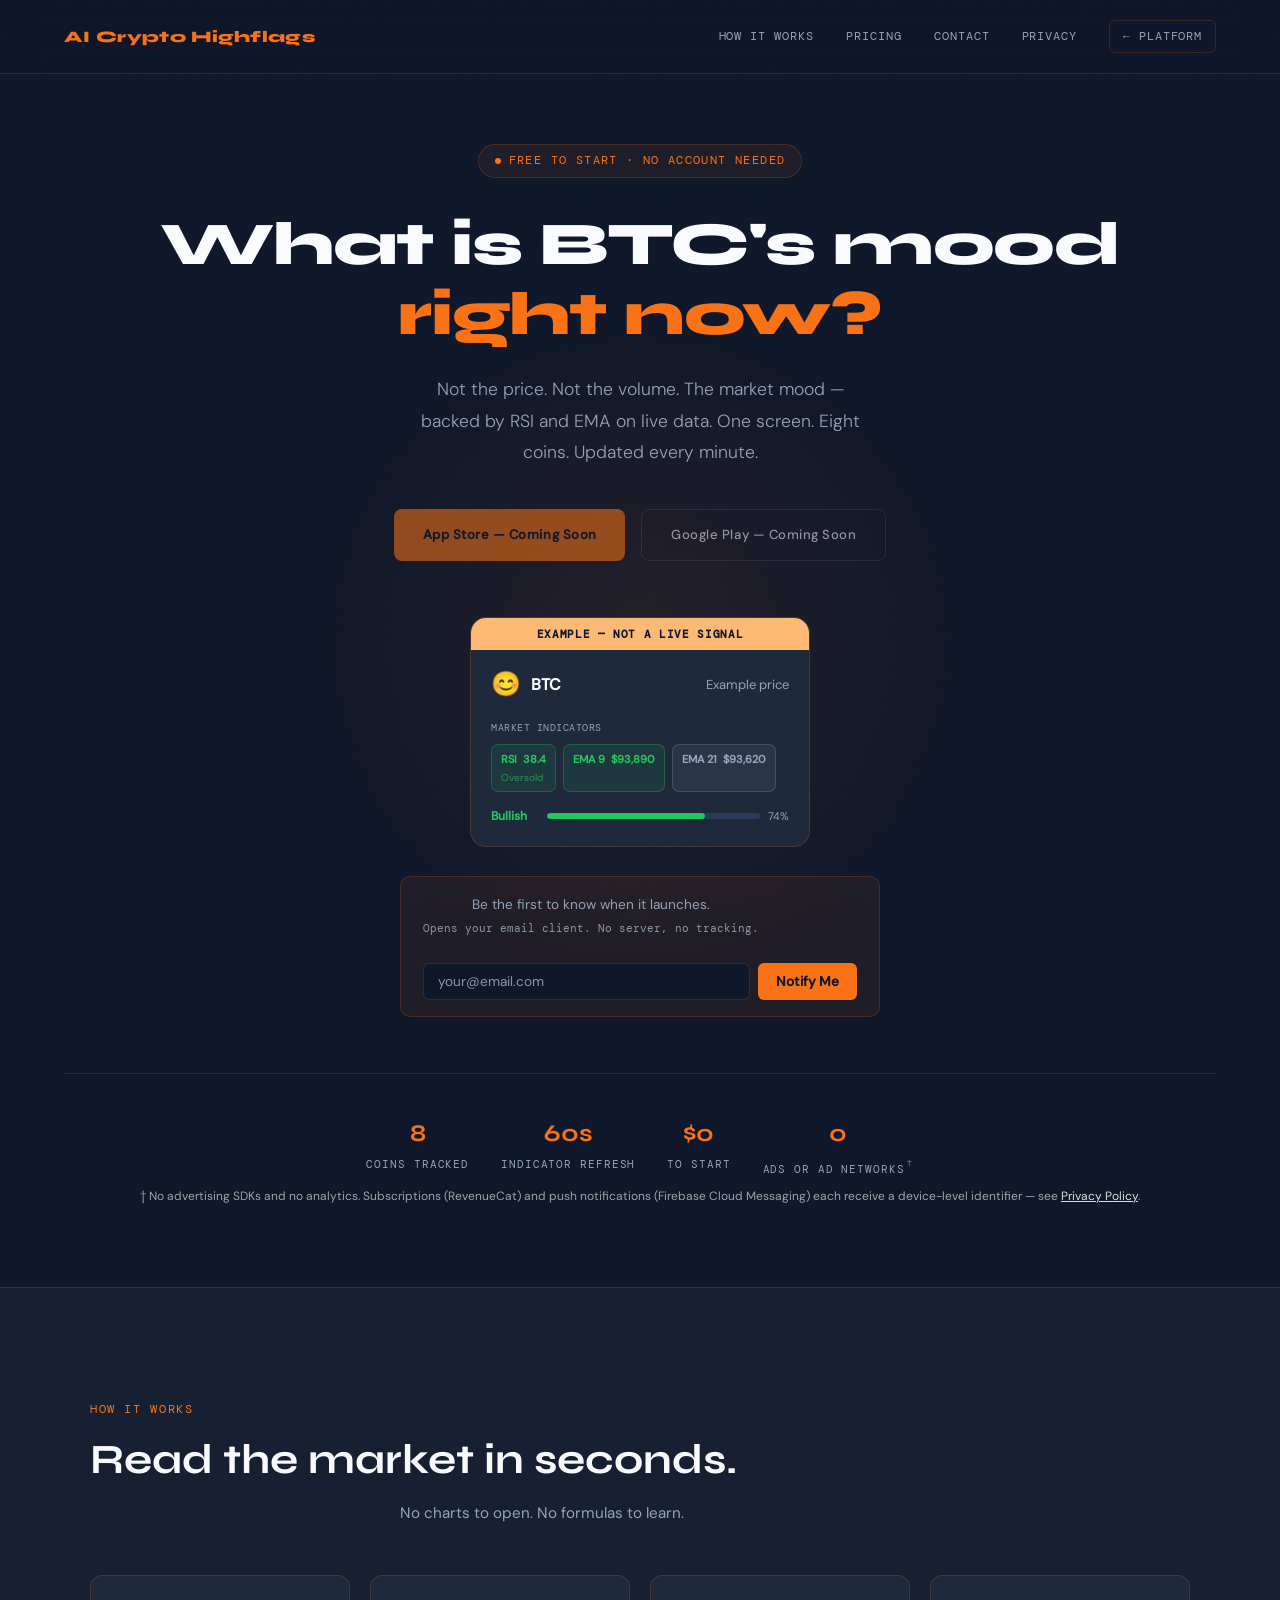
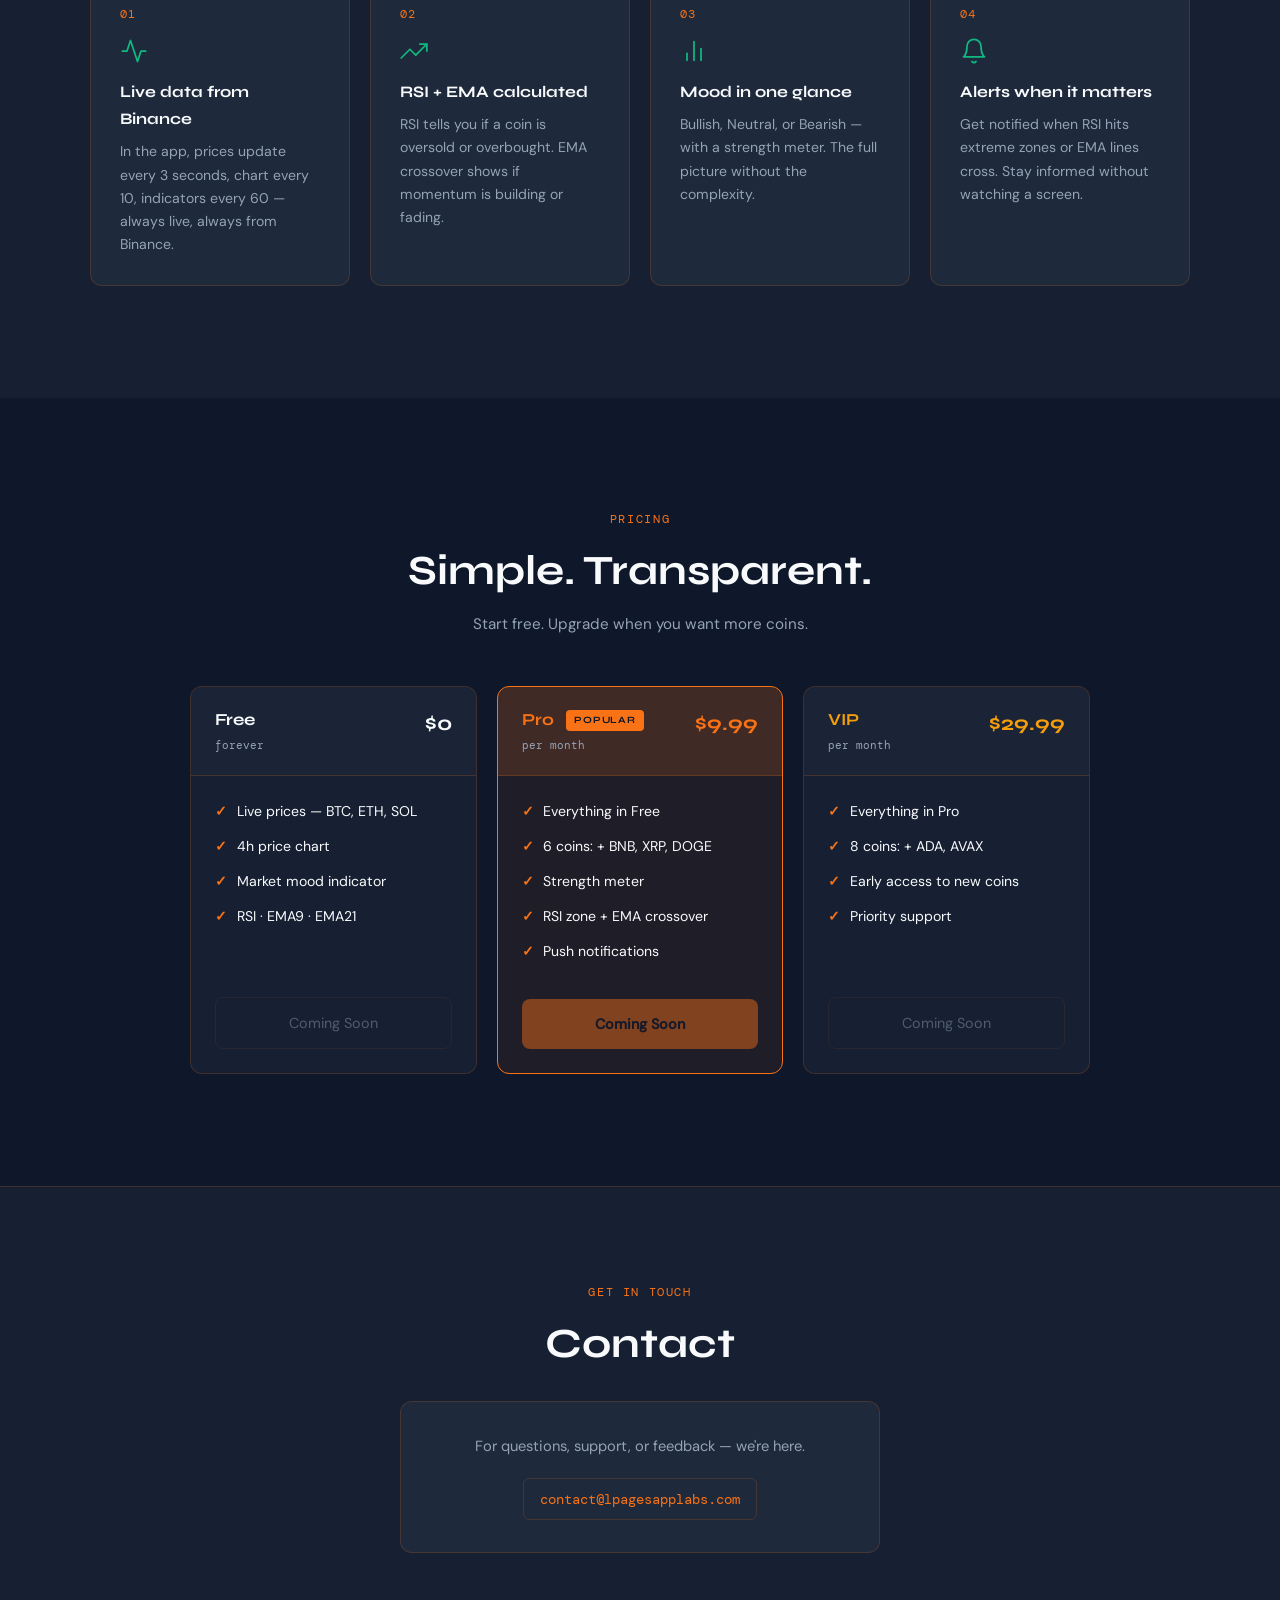
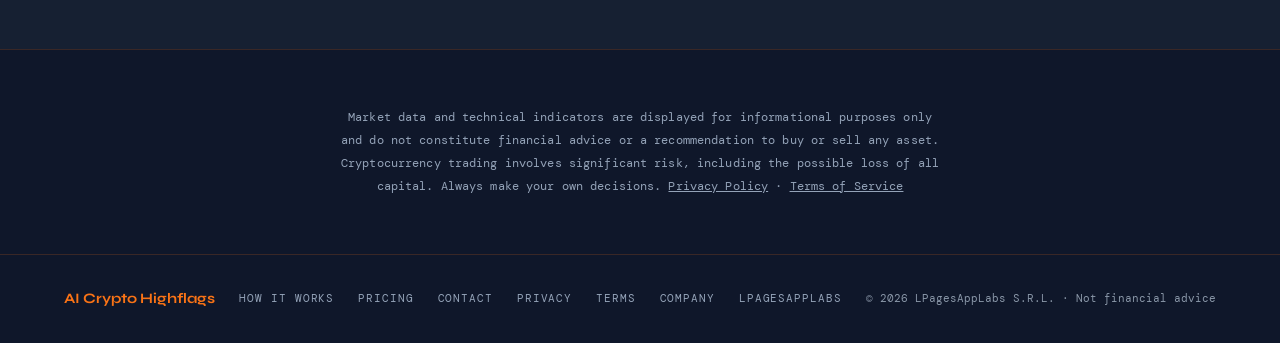
==== commit 4c487dc0: "Remove the product icon, and add secret-prevention to commit and CI Deletes public/icon.png (49 KB, " ====
--- a/public/index.html
+++ b/public/index.html
@@ -33,7 +33,7 @@
 
 <nav>
   <a href="#hero" class="nav-logo">
-    <img src="icon.png" alt="AI Crypto Highflags" /> <span>AI Crypto Highflags</span>
+    <span>AI Crypto Highflags</span>
   </a>
   <div class="nav-right">
     <div class="nav-links">
--- a/public/styles.css
+++ b/public/styles.css
@@ -40,6 +40,9 @@
       text-decoration: none; flex-shrink: 0;
     }
     .nav-logo span { color: var(--orange); }
+    /* Slot for the replacement product icon. The previous icon.png was removed
+       2026-09-02 pending a new one; drop an <img> back into .nav-logo and it
+       sizes itself. The wordmark stands alone until then. */
     .nav-logo img { width: 28px; height: 28px; border-radius: 7px; flex-shrink: 0; }
     .nav-right { display: flex; align-items: center; gap: 2rem; }
     .nav-links { display: flex; gap: 2rem; }
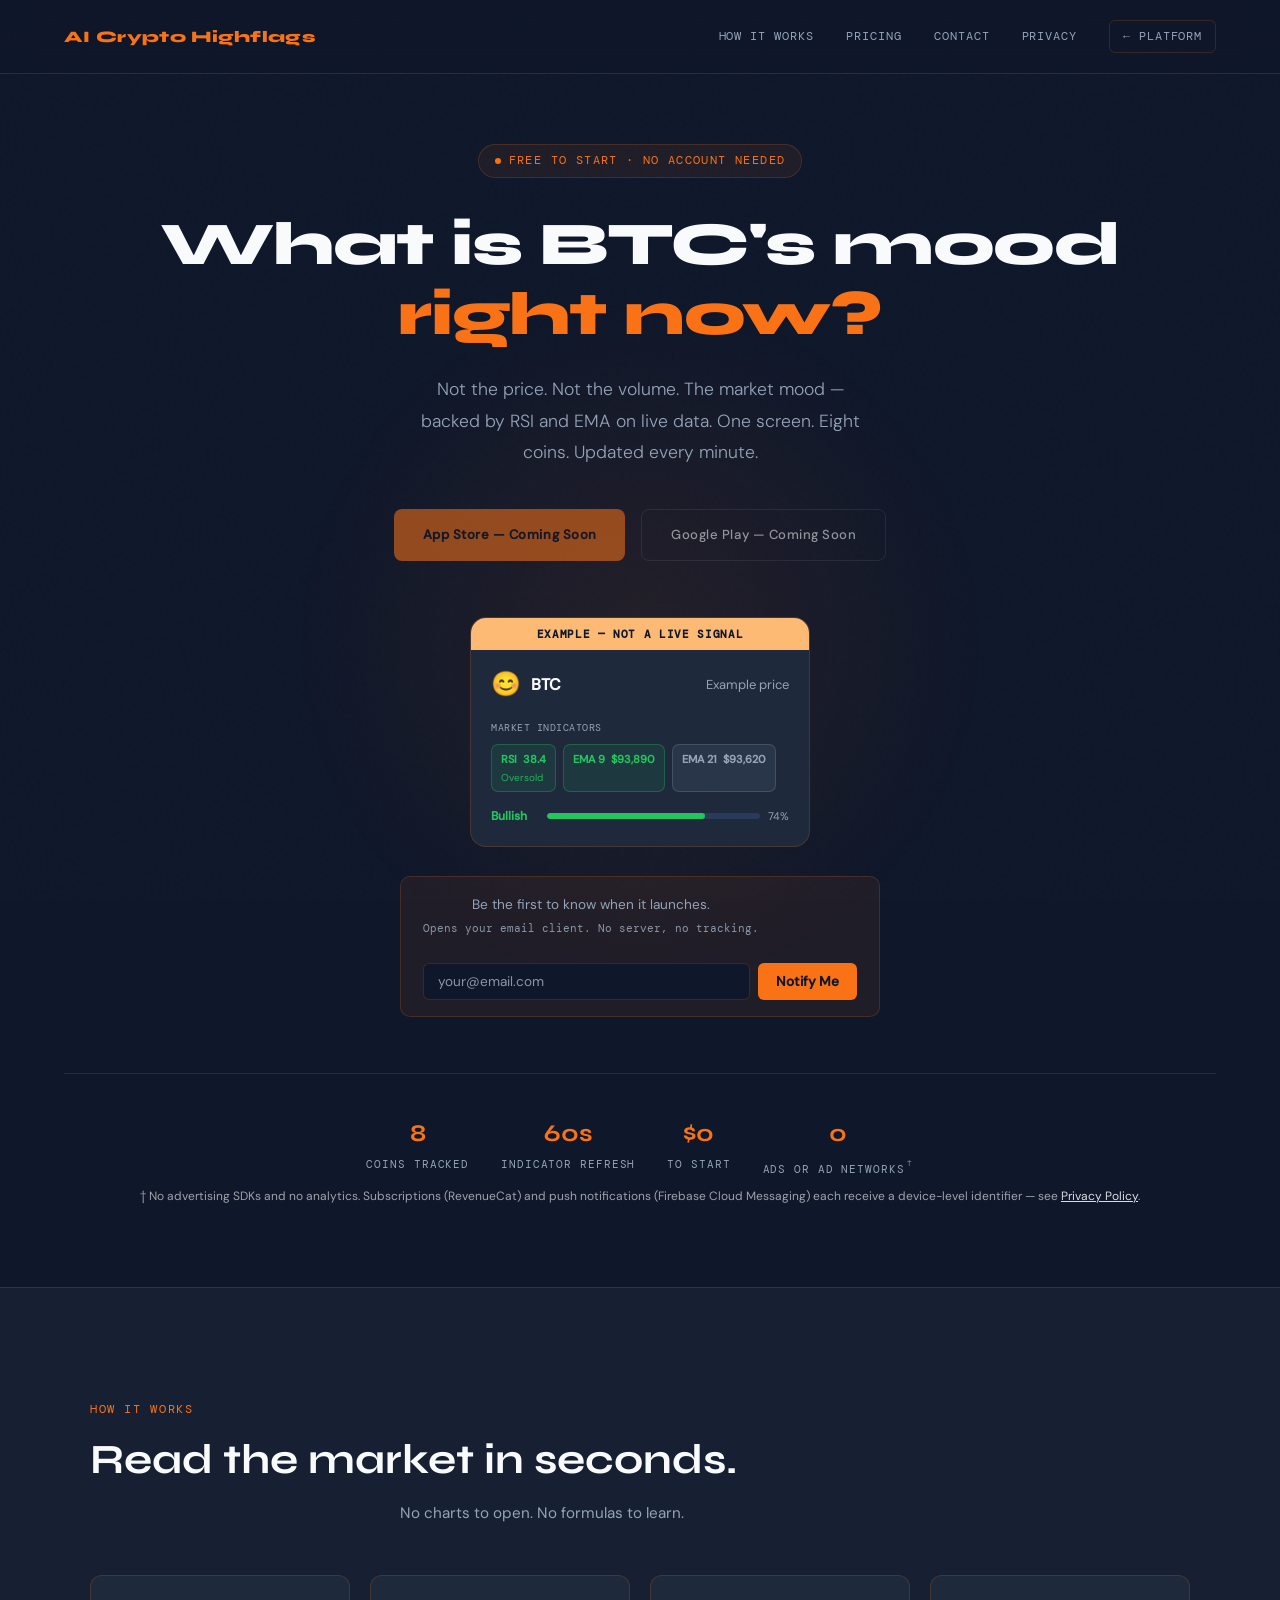
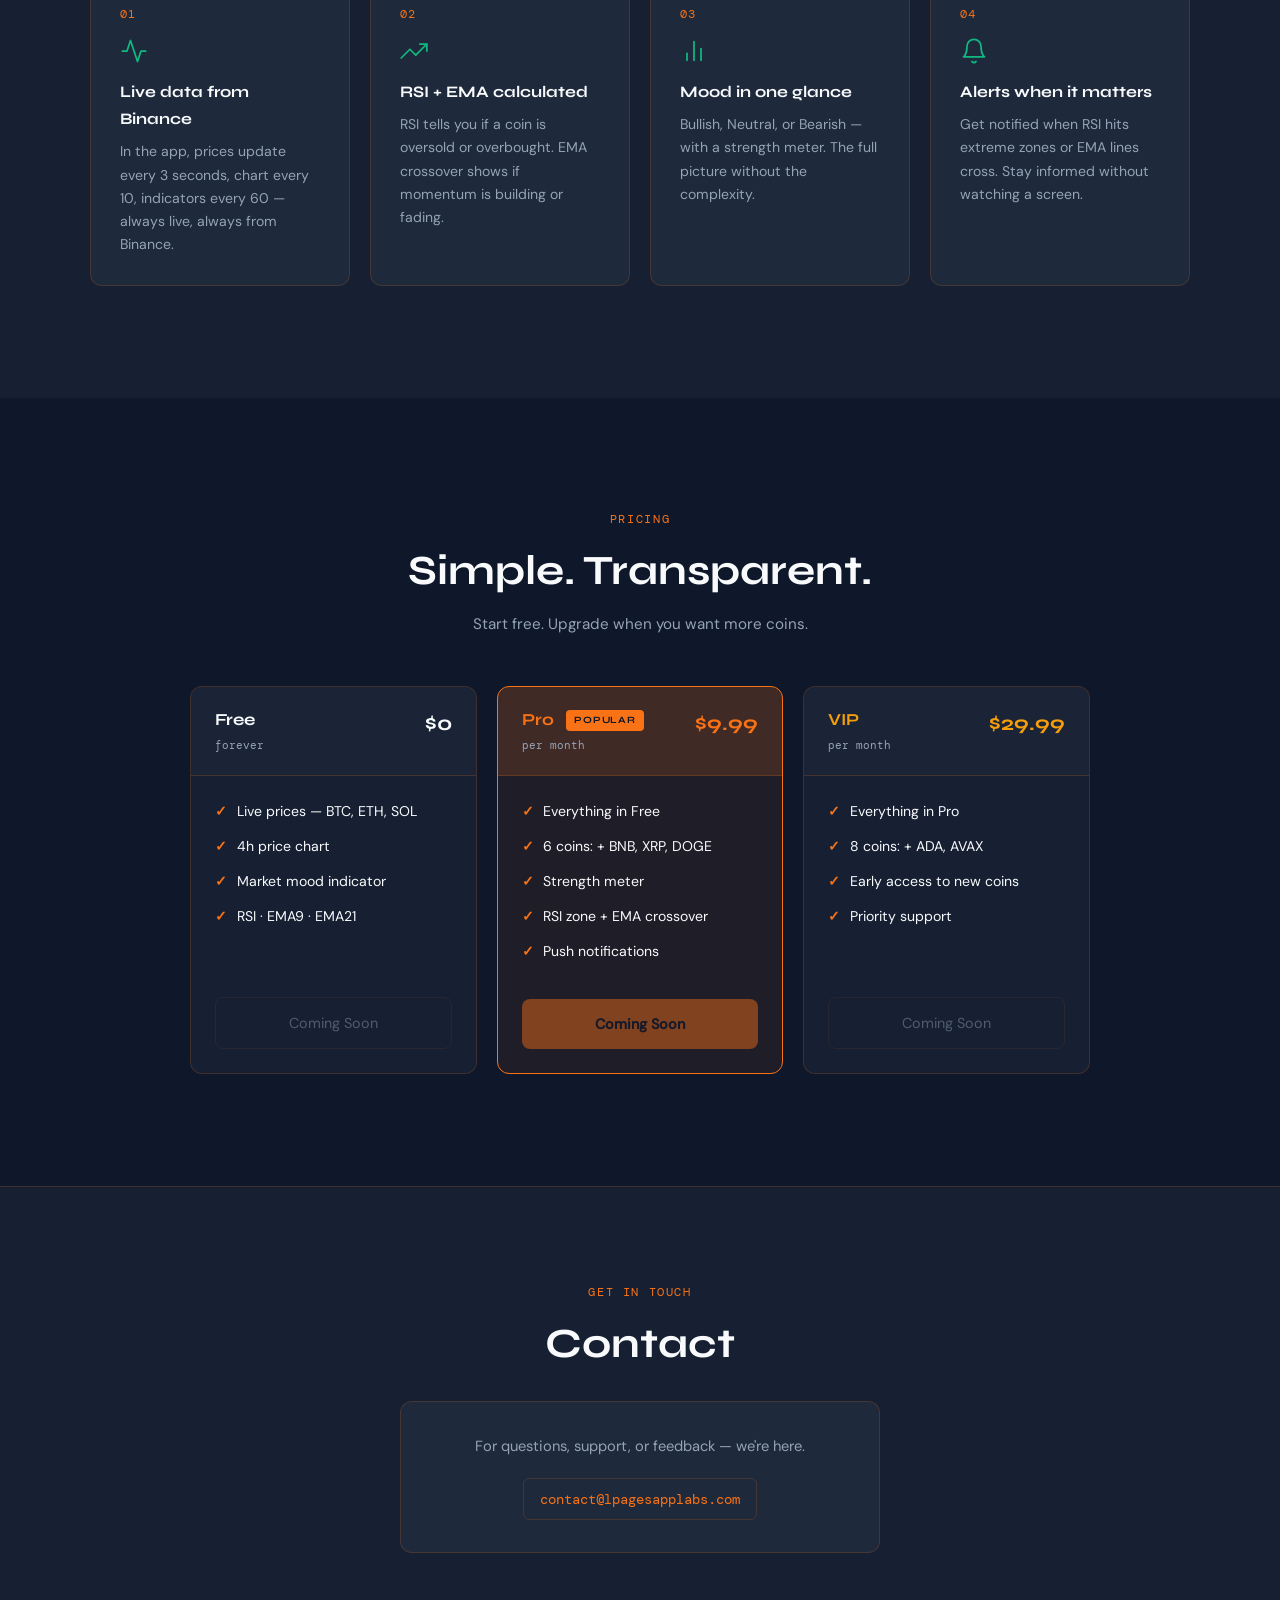
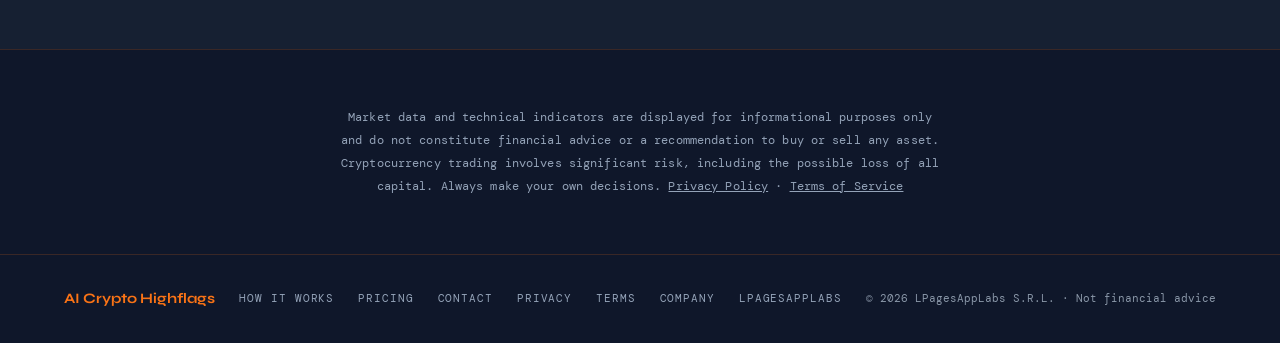
==== commit 01b9cbe1: "fix: correct claims, contrast and heading order; localise the favicon Findings from the V.9 content-" ====
--- a/public/index.html
+++ b/public/index.html
@@ -8,7 +8,7 @@
   <title>AI Crypto Highflags — The pulse of crypto, visualized.</title>
   <meta name="description" content="Real-time cryptocurrency market indicators. RSI, EMA crossover, and market mood for BTC, ETH, SOL and more. Not financial advice.">
   <meta name="robots" content="index, follow">
-  <link rel="icon" href="https://lpagesapplabs.com/logo.svg" type="image/svg+xml">
+  <link rel="icon" href="/logo.svg" type="image/svg+xml">
   <link rel="canonical" href="https://ai.lpagesapplabs.com/" />
   <meta property="og:title" content="AI Crypto Highflags — The pulse of crypto, visualized." />
   <meta property="og:description" content="Real-time cryptocurrency market indicators. RSI, EMA crossover, and market mood. Not financial advice." />
@@ -47,16 +47,22 @@
   <button class="nav-hamburger" id="hamburger" aria-label="Open menu" aria-expanded="false" aria-controls="navMobile">
     <span></span><span></span><span></span>
   </button>
+  <!-- Inside <nav> on purpose. nav is position:fixed, so it is the containing
+       block for this absolutely-positioned menu, which lets CSS say top:100%
+       — exactly the bar's height, whatever the logo turns out to be. As a
+       sibling it was in static flow at document y=0, behind the fixed bar and
+       off-screen once scrolled: the menu opened and nobody could see it.
+       Absolute keeps it out of the flex row, so the bar itself is unchanged. -->
+  <div class="nav-mobile" id="navMobile">
+    <a href="#how">How it works</a>
+    <a href="#pricing">Pricing</a>
+    <a href="#contact">Contact</a>
+    <a href="privacy.html">Privacy</a>
+    <a href="terms.html">Terms</a>
+    <a href="https://lpagesapplabs.com/company.html" rel="noopener noreferrer">Company</a>
+    <a href="https://lpagesapplabs.com" rel="noopener noreferrer">← Platform</a>
+  </div>
 </nav>
-<div class="nav-mobile" id="navMobile">
-  <a href="#how">How it works</a>
-  <a href="#pricing">Pricing</a>
-  <a href="#contact">Contact</a>
-  <a href="privacy.html">Privacy</a>
-  <a href="terms.html">Terms</a>
-  <a href="https://lpagesapplabs.com/company.html" rel="noopener noreferrer">Company</a>
-  <a href="https://lpagesapplabs.com" rel="noopener noreferrer">← Platform</a>
-</div>
 
 <main id="main-content">
 <!-- HERO -->
--- a/public/styles.css
+++ b/public/styles.css
@@ -144,7 +144,12 @@
     }
     .chips { display: flex; gap: 7px; flex-wrap: wrap; margin-bottom: 14px; }
     .chip { padding: 5px 9px; border-radius: 7px; font-size: 11px; font-weight: 600; }
-    .chip-sub { font-size: 10px; color: inherit; opacity: 0.7; display: block; font-weight: 400; }
+    /* opacity 0.9, not 0.7. Computed 2026-09-04 with alpha compositing, not eyeballed:
+       --green #22c55e on .chip-green's own rgba(34,197,94,0.1) over --bg #0F172A gives
+       text rgb(29,150,80) on rgb(17,40,47) = 4.04:1 at opacity 0.7 -- below the 4.5:1 AA
+       floor, and 10px is not large text. At 0.9 it is 5.71:1. Values for this chip:
+       0.7=4.04  0.8=4.86  0.9=5.71  1.0=6.73. Do not lower it again without recomputing. */
+    .chip-sub { font-size: 10px; color: inherit; opacity: 0.9; display: block; font-weight: 400; }
     .chip-green { background: rgba(34,197,94,0.1); border: 1px solid rgba(34,197,94,0.3); color: var(--green); }
     .chip-grey  { background: rgba(148,163,184,0.1); border: 1px solid rgba(148,163,184,0.25); color: var(--muted); }
     .bar-row { display: flex; align-items: center; gap: 8px; }
@@ -270,8 +275,7 @@
       color: var(--orange); text-decoration: none;
       padding: 0.5rem 1rem;
       border: 1px solid var(--border); border-radius: 6px;
-      transition: border-color 0.2s; word-break: break-all;
-    }
+      transition: border-color 0.2s; word-break: break-all; overflow-wrap: anywhere; }
     .contact-email:hover { border-color: var(--orange); }
 
     /* DISCLAIMER */
@@ -337,9 +341,32 @@
     .js .reveal.visible { opacity: 1; transform: none; }
 
     /* MOBILE NAV */
-    .nav-hamburger { display: none; flex-direction: column; gap: 5px; cursor: pointer; padding: 4px; background: none; border: none; flex-shrink: 0; }
+    /* 22px of bars in a 44x44 hit box. padding grows the button to 44x44 while
+       the negative margin gives back exactly what the padding added, so the
+       footprint in the flex row stays the 30x24 it has always been and the bar
+       height does not move — the logo is text at ~26-30px on seven of nine
+       sites, so a real 44px button would have grown every one of those bars.
+       z-index keeps the hit area above the neighbouring link where the two
+       overlap by 7px; the neighbour is ~77px wide and loses only its edge.
+       appearance/background/border are the UA reset — without them a <button>
+       renders Chrome's grey buttonface on a dark navbar, which is what the
+       root site was shipping on 2026-09-03. The other eight already reset it. */
+    .nav-hamburger { display: none; flex-direction: column; gap: 5px; cursor: pointer; flex-shrink: 0; background: none; border: 0; appearance: none; -webkit-appearance: none; color: inherit; position: relative; z-index: 1; padding: 14px 11px; margin: -10px -7px; }
     .nav-hamburger span { display: block; width: 22px; height: 2px; background: var(--muted); border-radius: 2px; }
-    .nav-mobile { display: none; flex-direction: column; background: rgba(15,23,42,0.97); border-top: 1px solid var(--border); padding: 0.5rem 5%; }
+    /* top:100% is measured off <nav> itself, so it cannot disagree with the bar.
+       The six sites that positioned this menu each hardcoded a top of 58-62px
+       against bars computing to 62-71px, so every one tucked the menu's first few
+       pixels behind a blurred bar. There is no number here to go stale.
+       Requires #navMobile to be a CHILD of nav — see index.html.
+       No z-index here, deliberately. nav is position:fixed with z-index:100, so IT
+       establishes the stacking context this menu lives in and lifts the whole bar
+       above page content. Inside that context the menu is absolute at top:100% --
+       strictly below the bar -- so it overlaps no sibling and has nothing to order
+       against. Six of nine sites carried z-index:99 here until 2026-09-04; it was
+       inert on all six, left over from when this menu was a sibling of nav rather
+       than its child. Do not re-add it: if the menu ever DOES need to stack, the
+       thing to change is nav's 100, not a number on the child. */
+    .nav-mobile { display: none; flex-direction: column; background: rgba(15,23,42,0.97); border-top: 1px solid var(--border); padding: 0.5rem 5%; position: absolute; top: 100%; left: 0; right: 0; }
     .nav-mobile a { font-family: 'DM Mono', monospace; font-size: 0.85rem; color: var(--muted); text-decoration: none; letter-spacing: 0.08em; text-transform: uppercase; padding: 0.85rem 0; border-bottom: 1px solid rgba(255,255,255,0.04); transition: color 0.2s; }
     .nav-mobile a:last-child { border-bottom: none; }
     .nav-mobile a:hover { color: var(--orange); }
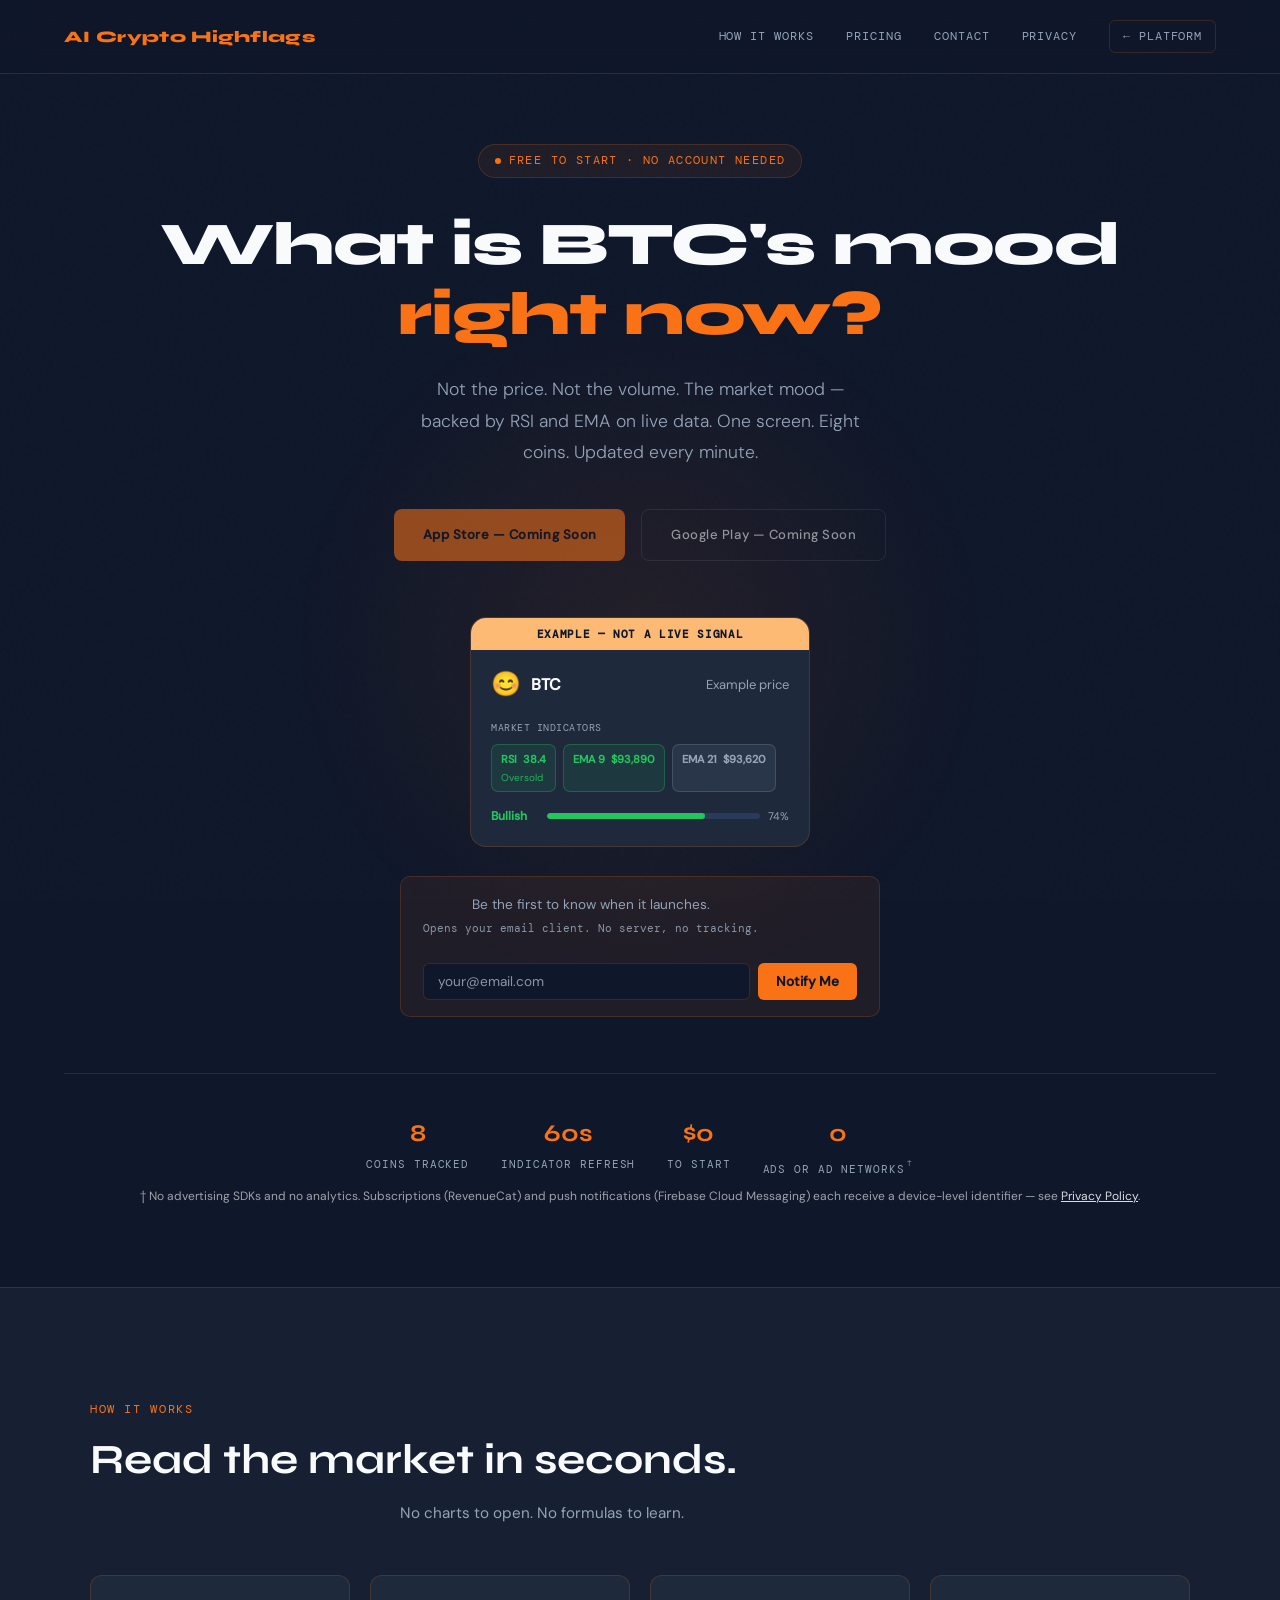
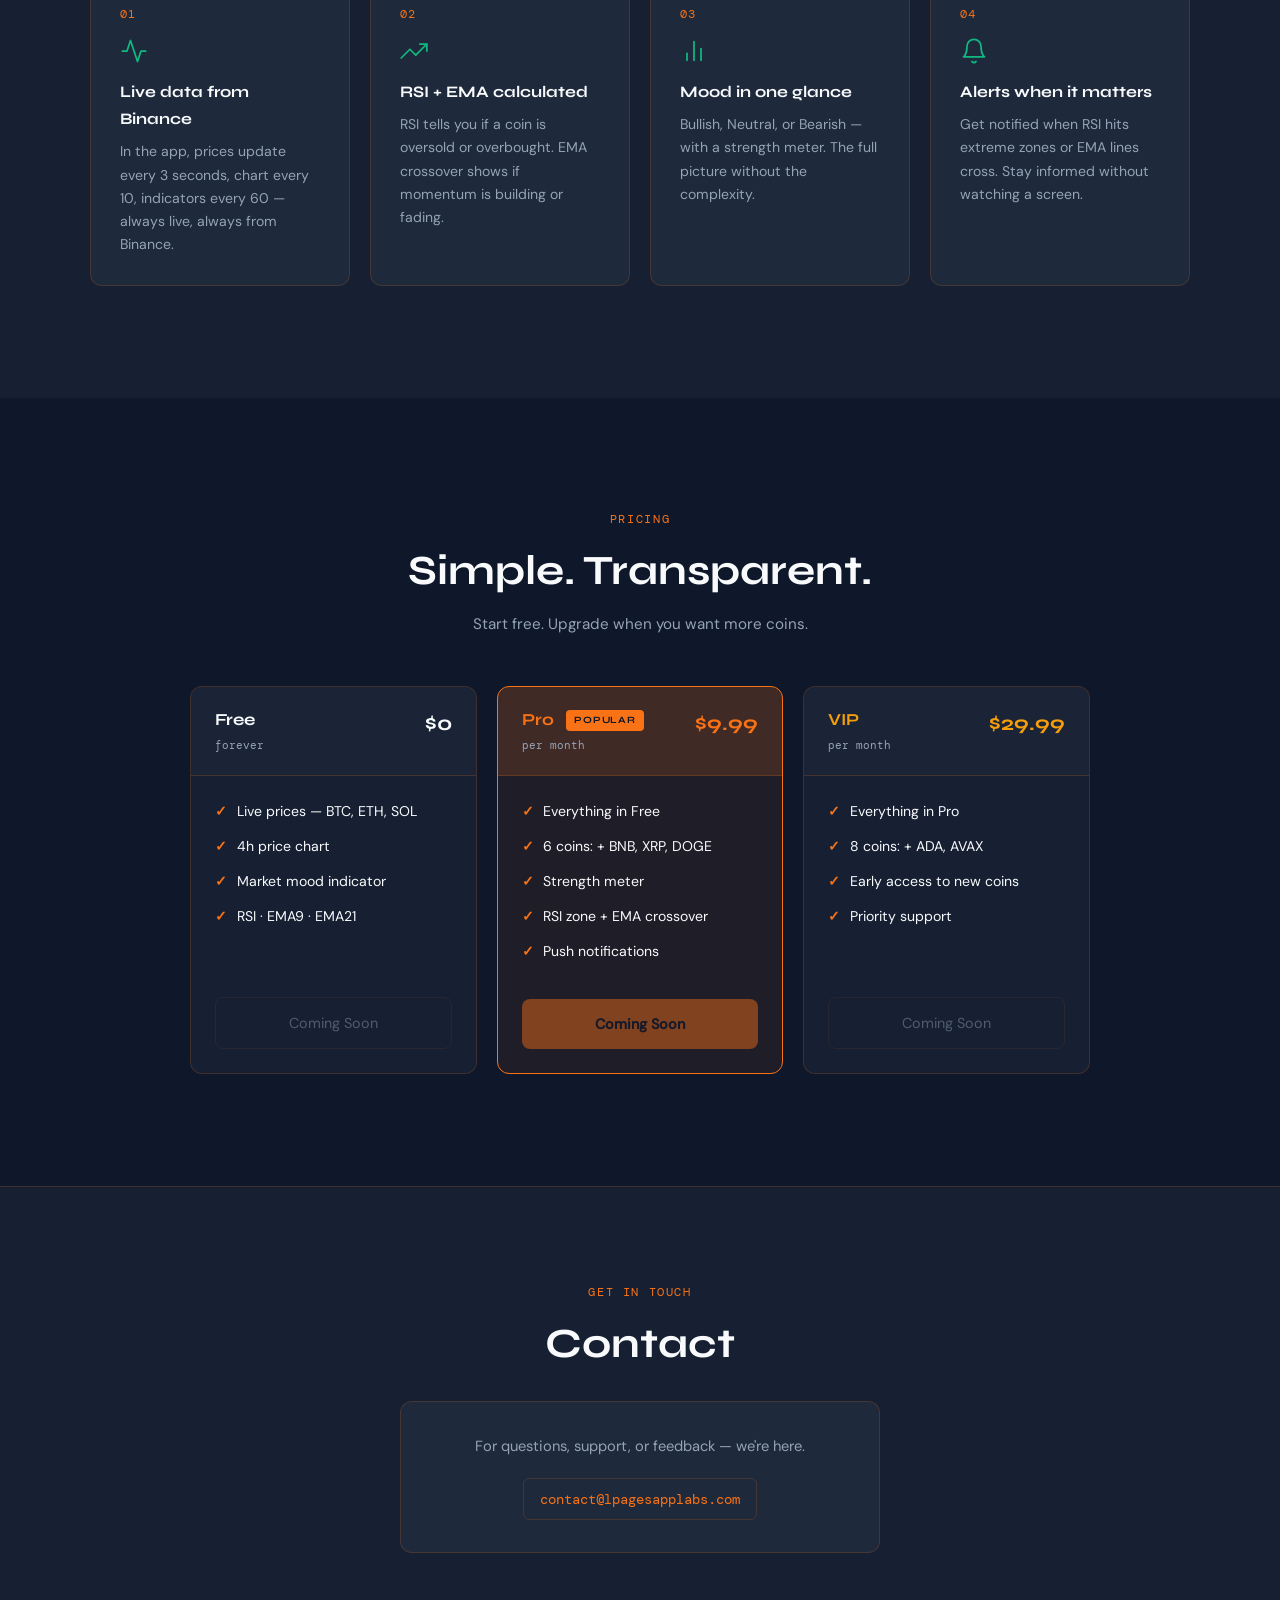
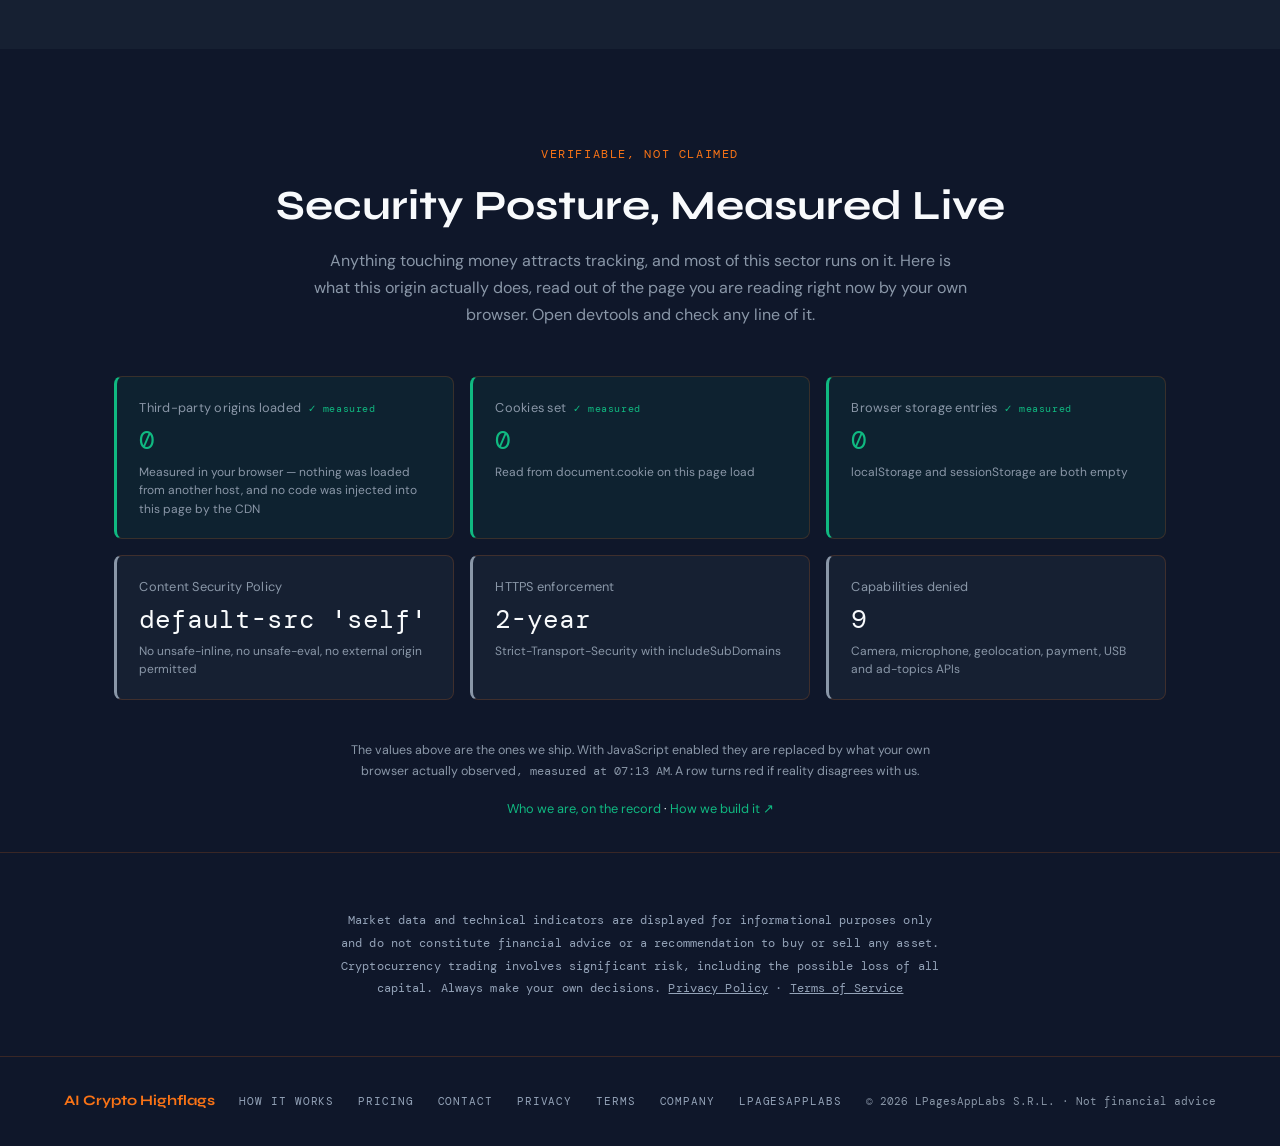
==== commit c417f6eb: "Add the live security-posture panel Ships the panel that until now existed only on the apex origin. " ====
--- a/public/index.html
+++ b/public/index.html
@@ -27,6 +27,11 @@
   <link rel="preload" href="fonts/syne-latin-800-normal.woff2" as="font" type="font/woff2" crossorigin>
   <link rel="preload" href="fonts/dm-sans-latin-400-normal.woff2" as="font" type="font/woff2" crossorigin>
   <link rel="stylesheet" href="styles.css">
+  <!-- defer, deliberately. This script queries the DOM immediately on boot, and a
+       head script that runs before the body exists is what blanked all nine origins
+       on 2026-07-27. It is also progressive enhancement: the panel ships with honest
+       static values and this only ever upgrades a row to "measured". -->
+  <script src="posture.js" defer></script>
 </head>
 <body>
 <a class="skip-link" href="#main-content">Skip to main content</a>
@@ -112,6 +117,13 @@
 
   <div class="notify-strip">
     <p>Be the first to know when it launches.<br><span class="notify-sub">Opens your email client. No server, no tracking.</span></p>
+      <!-- The email input deliberately has NO name attribute, and this form has
+           no action. That is a control, not an oversight: main.js calls
+           preventDefault() and opens a mailto, but if JavaScript never runs the
+           form submits natively as a GET to this same page, and a named input
+           would put the visitor's email address into the URL, their browser
+           history, and the Referer header of whatever they click next. Without a
+           name, nothing is submitted at all. Do not "tidy" one in. -->
     <form class="notify-form" data-product="AI Crypto Highflags">
       <input type="email" placeholder="your@email.com" required autocomplete="email" aria-label="Email address">
       <button type="submit">Notify Me</button>
@@ -244,6 +256,53 @@
   <div class="contact-box reveal">
     <p>For questions, support, or feedback — we're here.</p>
     <a href="mailto:contact@lpagesapplabs.com" class="contact-email">contact@lpagesapplabs.com</a>
+  </div>
+</section>
+
+<!-- SECURITY POSTURE — measured live, see posture.js -->
+<section id="posture">
+  <div class="posture-header reveal">
+    <div class="section-label">Verifiable, Not Claimed</div>
+    <h2 class="section-title">Security Posture, Measured Live</h2>
+    <p>Anything touching money attracts tracking, and most of this sector runs on it. Here is what this origin actually does, read out of the page you are reading right now by your own browser. Open devtools and check any line of it.</p>
+  </div>
+
+  <dl class="posture-grid reveal">
+    <div class="posture-row" data-posture="third-party">
+      <dt class="posture-label">Third-party origins loaded</dt>
+      <dd class="posture-value">0</dd>
+      <dd class="posture-note">No fonts, analytics or tag manager loaded from another host</dd>
+    </div>
+    <div class="posture-row" data-posture="cookies">
+      <dt class="posture-label">Cookies set</dt>
+      <dd class="posture-value">0</dd>
+      <dd class="posture-note">No consent banner, because there is nothing to consent to</dd>
+    </div>
+    <div class="posture-row" data-posture="storage">
+      <dt class="posture-label">Browser storage entries</dt>
+      <dd class="posture-value">0</dd>
+      <dd class="posture-note">Nothing written to localStorage or sessionStorage</dd>
+    </div>
+    <div class="posture-row" data-posture="csp">
+      <dt class="posture-label">Content Security Policy</dt>
+      <dd class="posture-value">default-src 'self'</dd>
+      <dd class="posture-note">No unsafe-inline, no unsafe-eval, no external origin permitted</dd>
+    </div>
+    <div class="posture-row" data-posture="hsts">
+      <dt class="posture-label">HTTPS enforcement</dt>
+      <dd class="posture-value">2-year</dd>
+      <dd class="posture-note">Strict-Transport-Security with includeSubDomains</dd>
+    </div>
+    <div class="posture-row" data-posture="permissions">
+      <dt class="posture-label">Capabilities denied</dt>
+      <dd class="posture-value">9</dd>
+      <dd class="posture-note">Camera, microphone, geolocation, payment, USB and ad-topics APIs</dd>
+    </div>
+  </dl>
+
+  <div class="posture-foot reveal">
+    <p class="posture-stamp">The values above are the ones we ship. With JavaScript enabled they are replaced by what your own browser actually observed<span class="posture-time-wrap">, measured at <span data-posture-time>—</span></span>. A row turns red if reality disagrees with us.</p>
+    <p class="posture-links"><a href="https://lpagesapplabs.com/company.html">Who we are, on the record</a> · <a href="https://blog.lpagesapplabs.com" rel="noopener noreferrer">How we build it ↗</a></p>
   </div>
 </section>
 
--- a/public/fonts.css
+++ b/public/fonts.css
@@ -16,16 +16,6 @@
 }
 
 /* latin-ext */
-@font-face {
-  font-family: 'Syne';
-  font-style: normal;
-  font-weight: 400;
-  font-stretch: 100%;
-  font-display: swap;
-  src: url(fonts/syne-latin-ext-400-normal.woff2) format('woff2'); 
-  unicode-range: U+0100-02BA,U+02BD-02C5,U+02C7-02CC,U+02CE-02D7,U+02DD-02FF,U+0304,U+0308,U+0329,U+1D00-1DBF,U+1E00-1E9F,U+1EF2-1EFF,U+2020,U+20A0-20AB,U+20AD-20C0,U+2113,U+2C60-2C7F,U+A720-A7FF;
-}
-
 /* latin */
 @font-face {
   font-family: 'Syne';
@@ -38,16 +28,6 @@
 }
 
 /* latin-ext */
-@font-face {
-  font-family: 'Syne';
-  font-style: normal;
-  font-weight: 600;
-  font-stretch: 100%;
-  font-display: swap;
-  src: url(fonts/syne-latin-ext-600-normal.woff2) format('woff2'); 
-  unicode-range: U+0100-02BA,U+02BD-02C5,U+02C7-02CC,U+02CE-02D7,U+02DD-02FF,U+0304,U+0308,U+0329,U+1D00-1DBF,U+1E00-1E9F,U+1EF2-1EFF,U+2020,U+20A0-20AB,U+20AD-20C0,U+2113,U+2C60-2C7F,U+A720-A7FF;
-}
-
 /* latin */
 @font-face {
   font-family: 'Syne';
@@ -60,16 +40,6 @@
 }
 
 /* latin-ext */
-@font-face {
-  font-family: 'Syne';
-  font-style: normal;
-  font-weight: 700;
-  font-stretch: 100%;
-  font-display: swap;
-  src: url(fonts/syne-latin-ext-700-normal.woff2) format('woff2'); 
-  unicode-range: U+0100-02BA,U+02BD-02C5,U+02C7-02CC,U+02CE-02D7,U+02DD-02FF,U+0304,U+0308,U+0329,U+1D00-1DBF,U+1E00-1E9F,U+1EF2-1EFF,U+2020,U+20A0-20AB,U+20AD-20C0,U+2113,U+2C60-2C7F,U+A720-A7FF;
-}
-
 /* latin */
 @font-face {
   font-family: 'Syne';
@@ -82,16 +52,6 @@
 }
 
 /* latin-ext */
-@font-face {
-  font-family: 'Syne';
-  font-style: normal;
-  font-weight: 800;
-  font-stretch: 100%;
-  font-display: swap;
-  src: url(fonts/syne-latin-ext-800-normal.woff2) format('woff2'); 
-  unicode-range: U+0100-02BA,U+02BD-02C5,U+02C7-02CC,U+02CE-02D7,U+02DD-02FF,U+0304,U+0308,U+0329,U+1D00-1DBF,U+1E00-1E9F,U+1EF2-1EFF,U+2020,U+20A0-20AB,U+20AD-20C0,U+2113,U+2C60-2C7F,U+A720-A7FF;
-}
-
 /* latin */
 @font-face {
   font-family: 'DM Mono';
--- a/public/styles.css
+++ b/public/styles.css
@@ -8,6 +8,18 @@
       --orange-glow2: rgba(249,115,22,0.07);
       --cyan: #22D3EE;
       --green: #22c55e; --muted: #94A3B8; --muted-dim: #8A97A8;
+      /* Added for the posture panel. The -aNN / -glow2 tints are their base colour
+         at 0.07, so changing a base without its tint leaves a row on the old hue.
+         Values are the apex platform's, so the panel is one design across all
+         nine origins rather than nine variants of one idea. */
+      /* Emerald here is SEMANTIC, not this site's brand accent (which is orange).
+         Green means "independently verified" on all nine origins; retinting it to
+         the local accent would make the panel look like decoration rather than a
+         reading, and would leave the failure state with no colour to contrast against. */
+      --emerald: #10B981;
+      --emerald-glow2: rgba(16,185,129,0.07);
+      --danger: #F87171;
+      --danger-a07: rgba(248,113,113,0.07);
       --white: #F8FAFC;
       --border: rgba(249,115,22,0.18);
     }
@@ -510,3 +522,60 @@
 .nf-title { font-family: 'Syne', sans-serif; font-weight: 800; font-size: clamp(2rem, 5vw, 3rem); }
 .nf-body { color: var(--muted); max-width: 46ch; line-height: 1.7; }
 .nf-back { color: var(--white); }
+
+/* --- SECURITY POSTURE PANEL -------------------------------------------------
+   Rows ship with static values and are upgraded to measured ones by posture.js.
+   .posture-measured is added only after a real measurement, so the "measured"
+   affordance can never appear on a value nobody checked. .posture-fail exists
+   so the panel can contradict us in public — a panel that can only ever show
+   good news is marketing, not evidence. */
+#posture { max-width: 1100px; margin: 0 auto; padding: 6rem 1.5rem 2rem; }
+.posture-header { text-align: center; margin-bottom: 3rem; }
+.posture-header p { color: var(--muted-dim); max-width: 60ch; margin: 1rem auto 0; line-height: 1.7; }
+
+.posture-grid { display: grid; grid-template-columns: repeat(auto-fit, minmax(300px, 1fr)); gap: 1rem; }
+
+.posture-row {
+  background: var(--surface2);
+  border: 1px solid var(--border);
+  border-left: 3px solid var(--muted-dim);
+  border-radius: 8px;
+  padding: 1.25rem 1.4rem;
+}
+.posture-grid dt, .posture-grid dd { margin: 0; }
+.posture-label { font-size: 0.8rem; color: var(--muted-dim); letter-spacing: 0.02em; }
+.posture-value {
+  font-family: 'DM Mono', monospace;
+  font-size: 1.6rem;
+  color: var(--white);
+  margin: 0.4rem 0 0.5rem;
+  word-break: break-word;
+}
+.posture-note { font-size: 0.75rem; color: var(--muted-dim); line-height: 1.55; }
+
+/* Measured — the only state that earns the accent colour and the tick. */
+.posture-measured { border-left-color: var(--emerald); background: var(--emerald-glow2); }
+.posture-measured .posture-value { color: var(--emerald); }
+.posture-measured .posture-label::after {
+  content: ' ✓ measured';
+  color: var(--emerald);
+  font-family: 'DM Mono', monospace;
+  font-size: 0.62rem;
+  letter-spacing: 0.06em;
+}
+/* Reality disagreed with the shipped value. Deliberately loud. */
+.posture-fail { border-left-color: var(--danger); background: var(--danger-a07); }
+.posture-fail .posture-value { color: var(--danger); }
+.posture-fail .posture-label::after { content: ' ✕ failed'; color: var(--danger); }
+
+.posture-foot { margin-top: 2.5rem; text-align: center; }
+.posture-stamp { font-size: 0.78rem; color: var(--muted-dim); max-width: 68ch; margin: 0 auto; line-height: 1.7; }
+.posture-time-wrap { font-family: 'DM Mono', monospace; }
+.posture-links { margin-top: 1rem; font-size: 0.8rem; }
+.posture-links a { color: var(--emerald); text-decoration: none; border-bottom: 1px solid transparent; }
+.posture-links a:hover, .posture-links a:focus-visible { border-bottom-color: var(--emerald); }
+
+@media (max-width: 640px) {
+  #posture { padding-top: 4rem; }
+  .posture-value { font-size: 1.3rem; }
+}
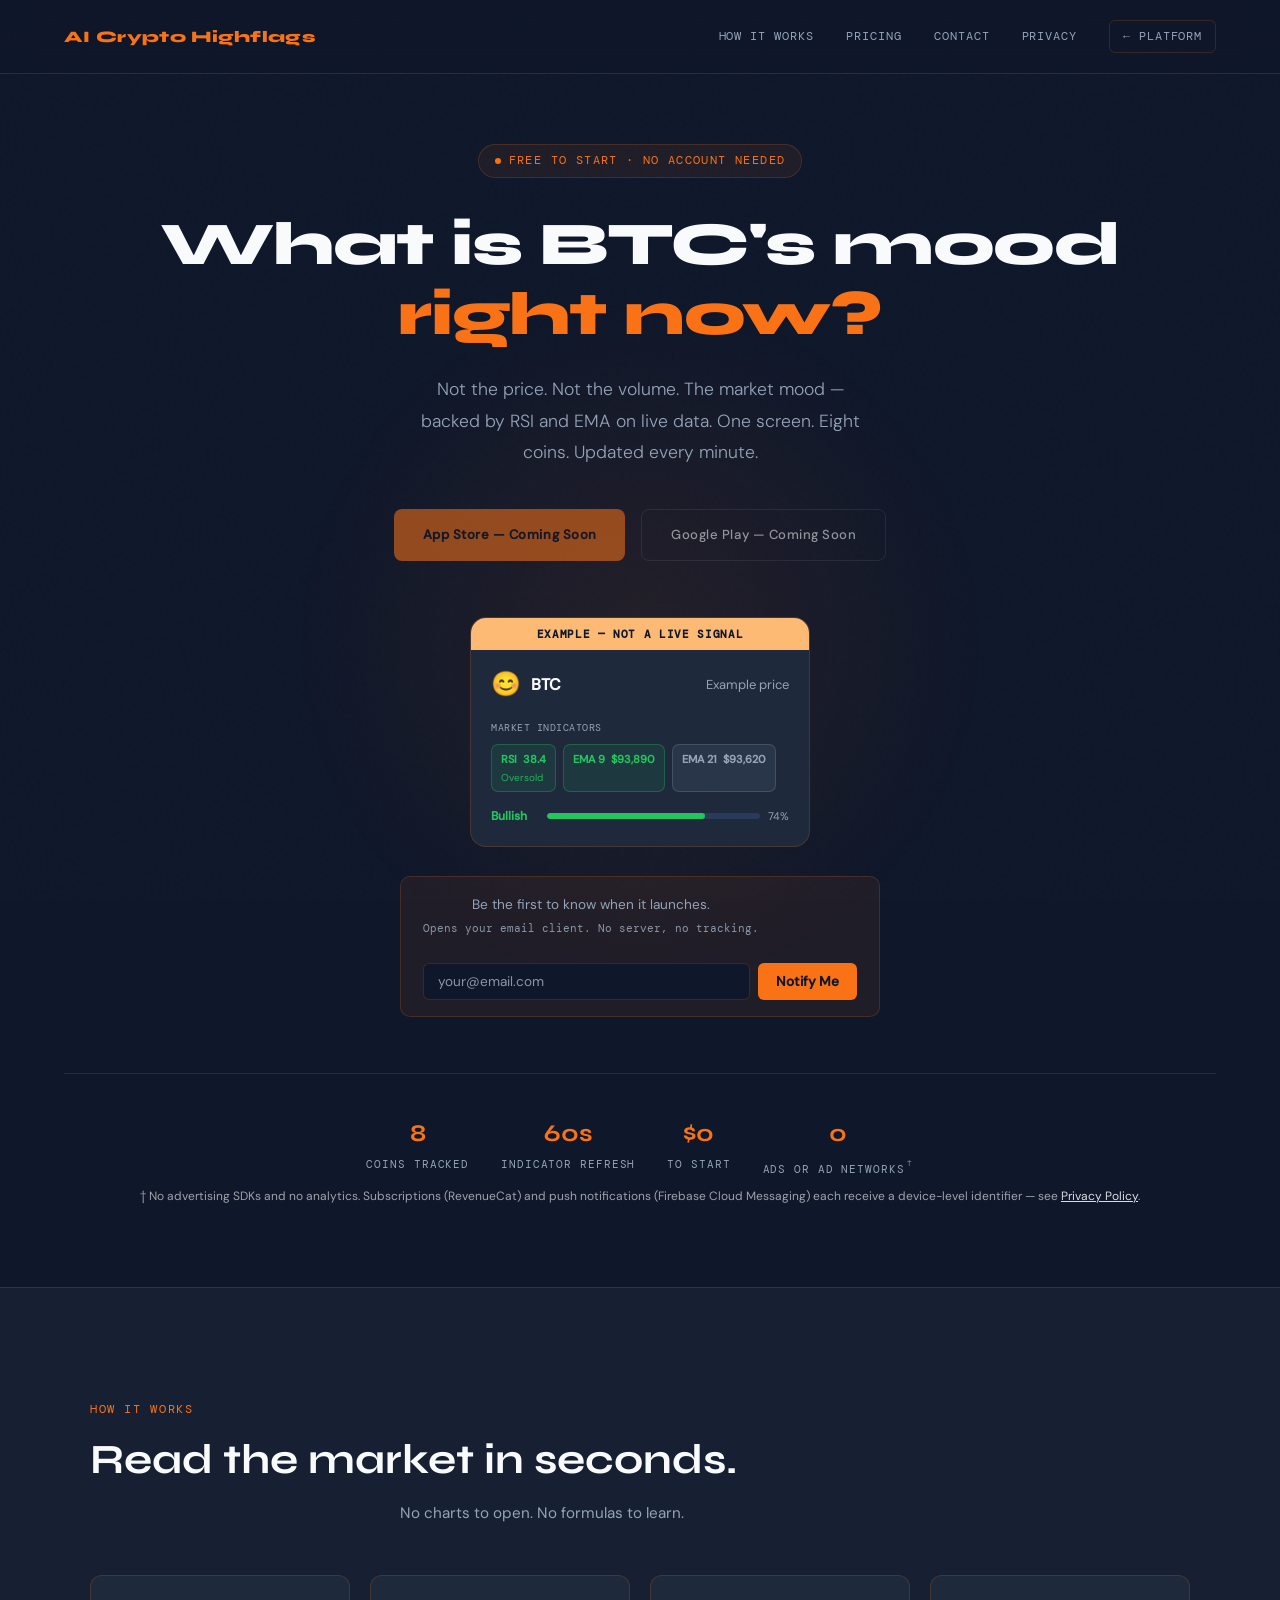
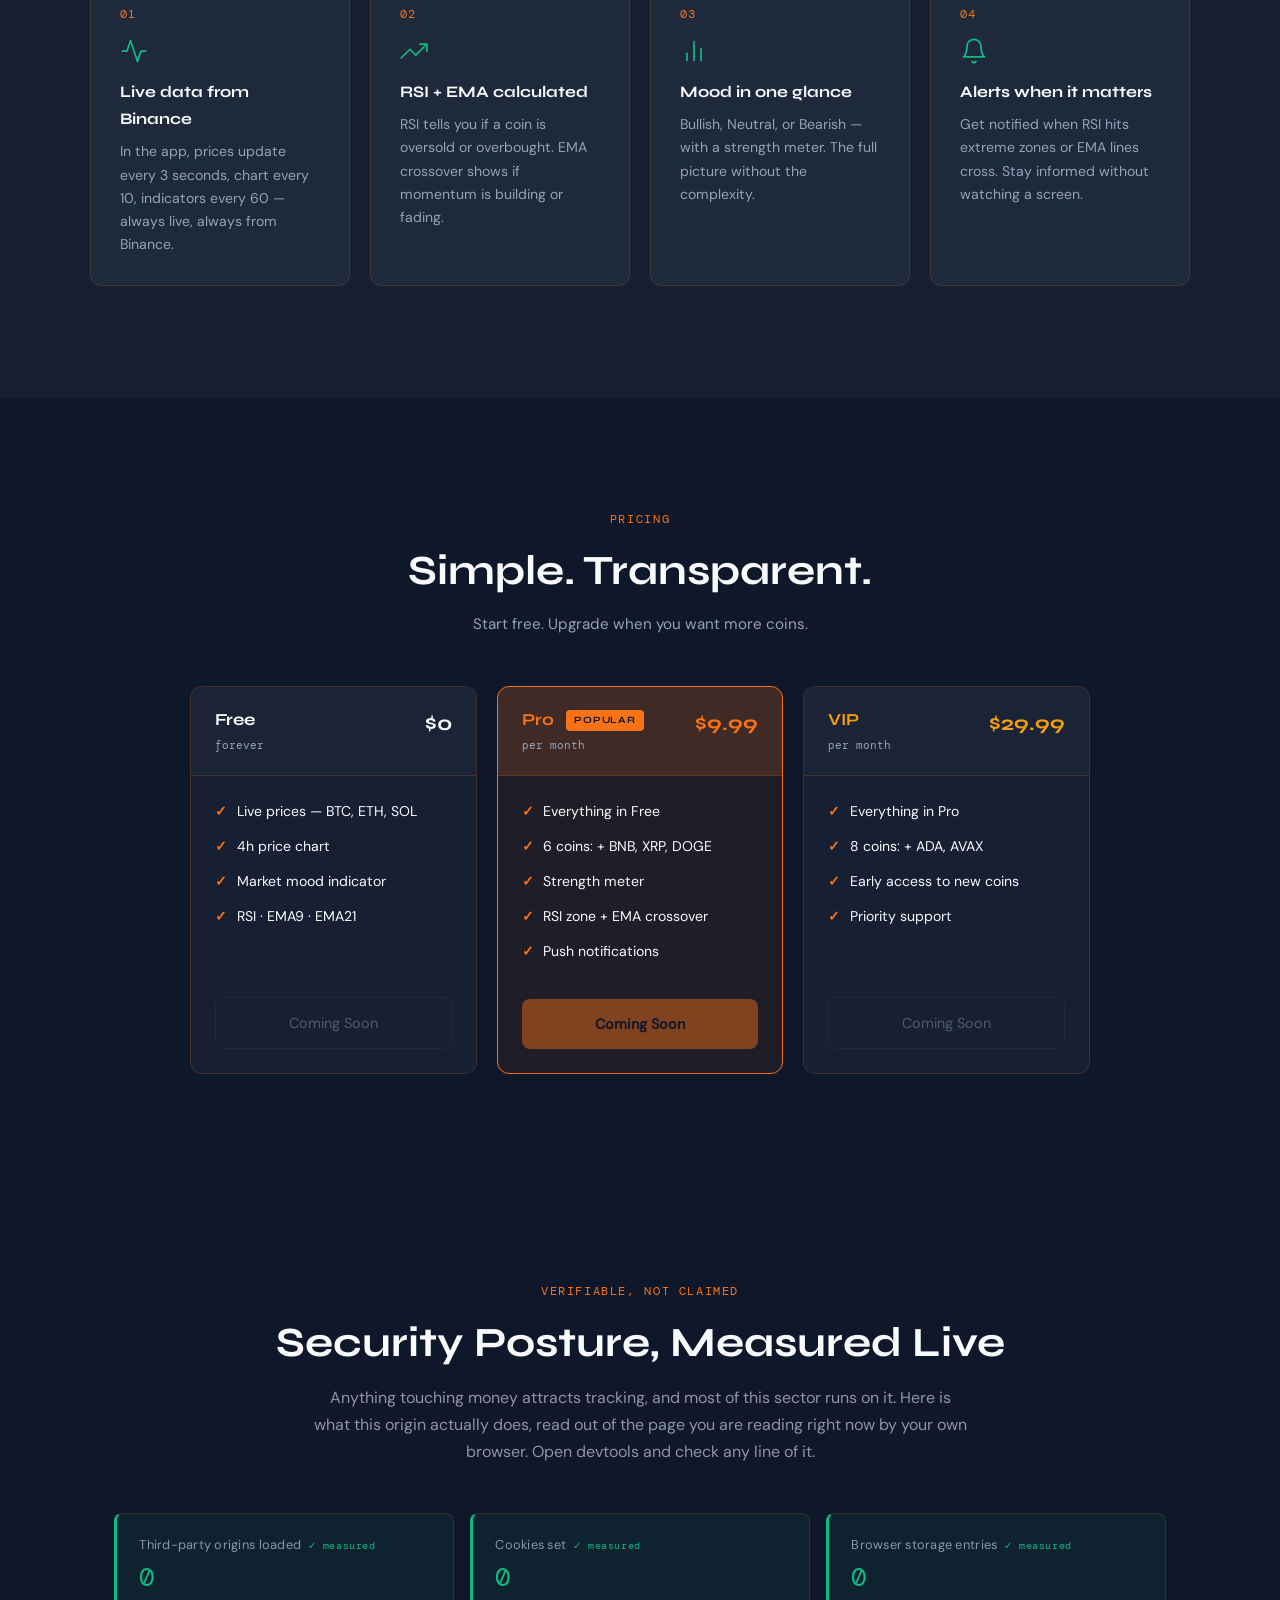
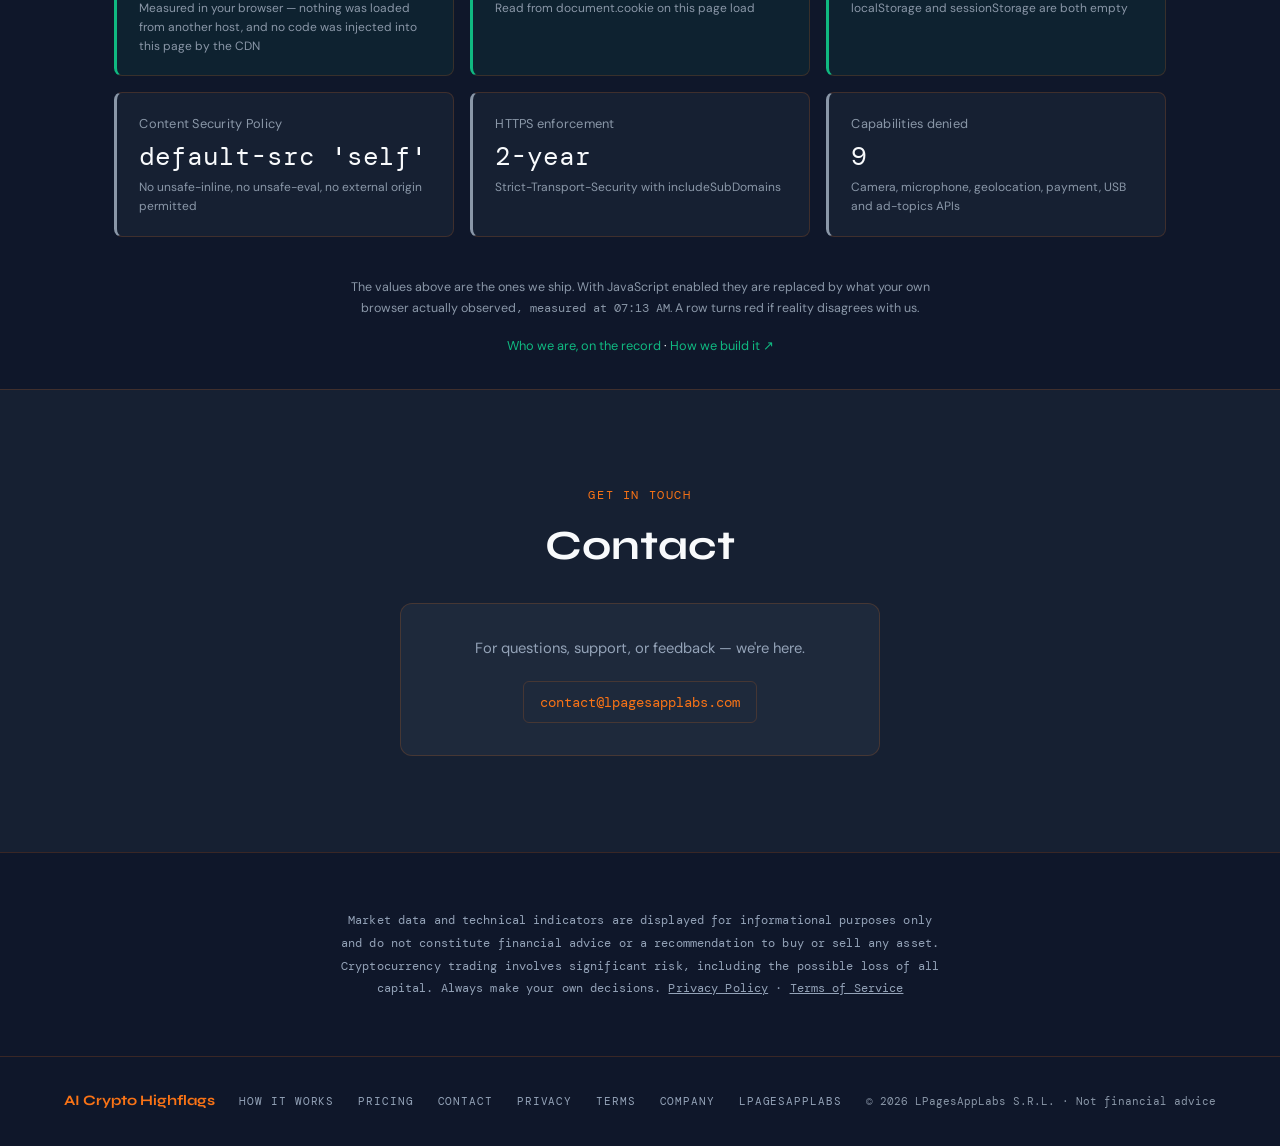
==== commit 047fc17f: "Reconcile the 2026-07-27 outage count to nine origins main.js has described the outage as affecting " ====
--- a/public/index.html
+++ b/public/index.html
@@ -247,18 +247,6 @@
   </div>
 </section>
 
-<!-- CONTACT -->
-<section id="contact">
-  <div class="reveal">
-    <div class="section-label">Get in Touch</div>
-    <h2 class="section-title">Contact</h2>
-  </div>
-  <div class="contact-box reveal">
-    <p>For questions, support, or feedback — we're here.</p>
-    <a href="mailto:contact@lpagesapplabs.com" class="contact-email">contact@lpagesapplabs.com</a>
-  </div>
-</section>
-
 <!-- SECURITY POSTURE — measured live, see posture.js -->
 <section id="posture">
   <div class="posture-header reveal">
@@ -303,6 +291,18 @@
   <div class="posture-foot reveal">
     <p class="posture-stamp">The values above are the ones we ship. With JavaScript enabled they are replaced by what your own browser actually observed<span class="posture-time-wrap">, measured at <span data-posture-time>—</span></span>. A row turns red if reality disagrees with us.</p>
     <p class="posture-links"><a href="https://lpagesapplabs.com/company.html">Who we are, on the record</a> · <a href="https://blog.lpagesapplabs.com" rel="noopener noreferrer">How we build it ↗</a></p>
+  </div>
+</section>
+
+<!-- CONTACT -->
+<section id="contact">
+  <div class="reveal">
+    <div class="section-label">Get in Touch</div>
+    <h2 class="section-title">Contact</h2>
+  </div>
+  <div class="contact-box reveal">
+    <p>For questions, support, or feedback — we're here.</p>
+    <a href="mailto:contact@lpagesapplabs.com" class="contact-email">contact@lpagesapplabs.com</a>
   </div>
 </section>
 
